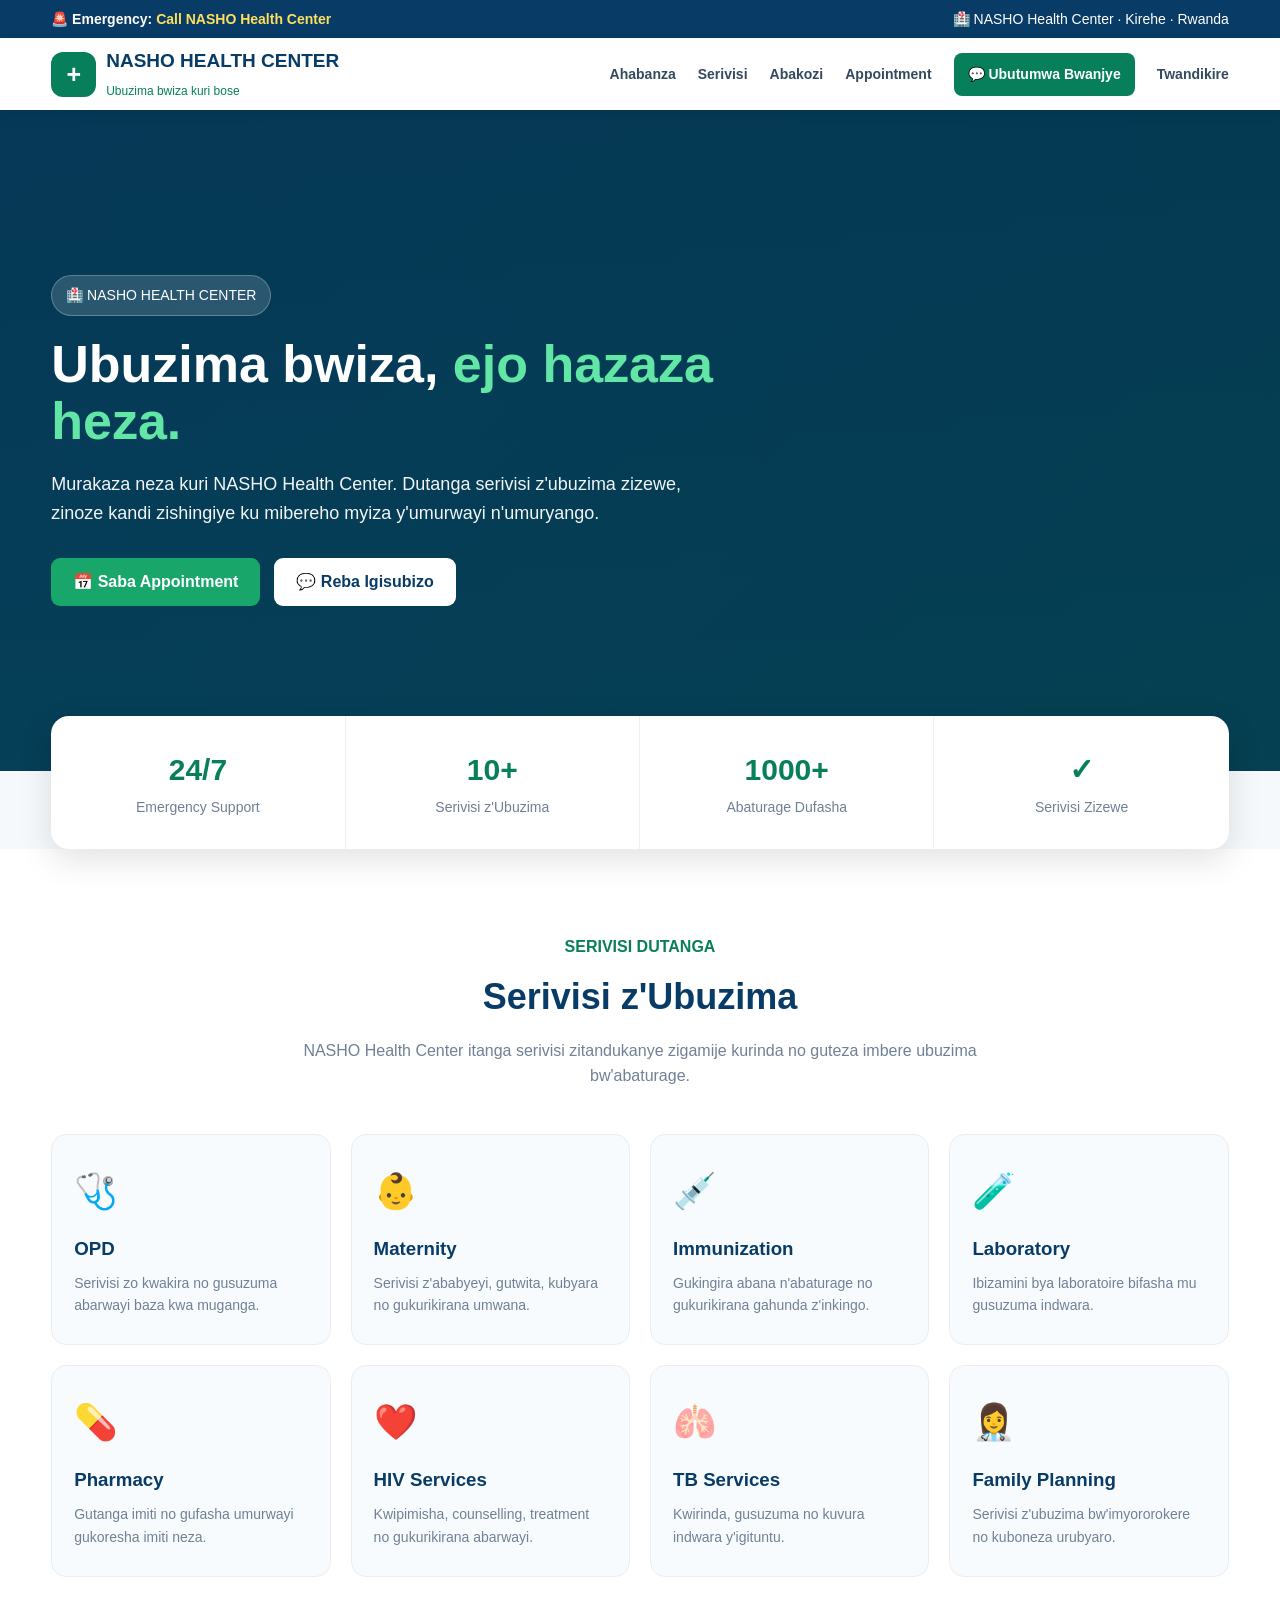
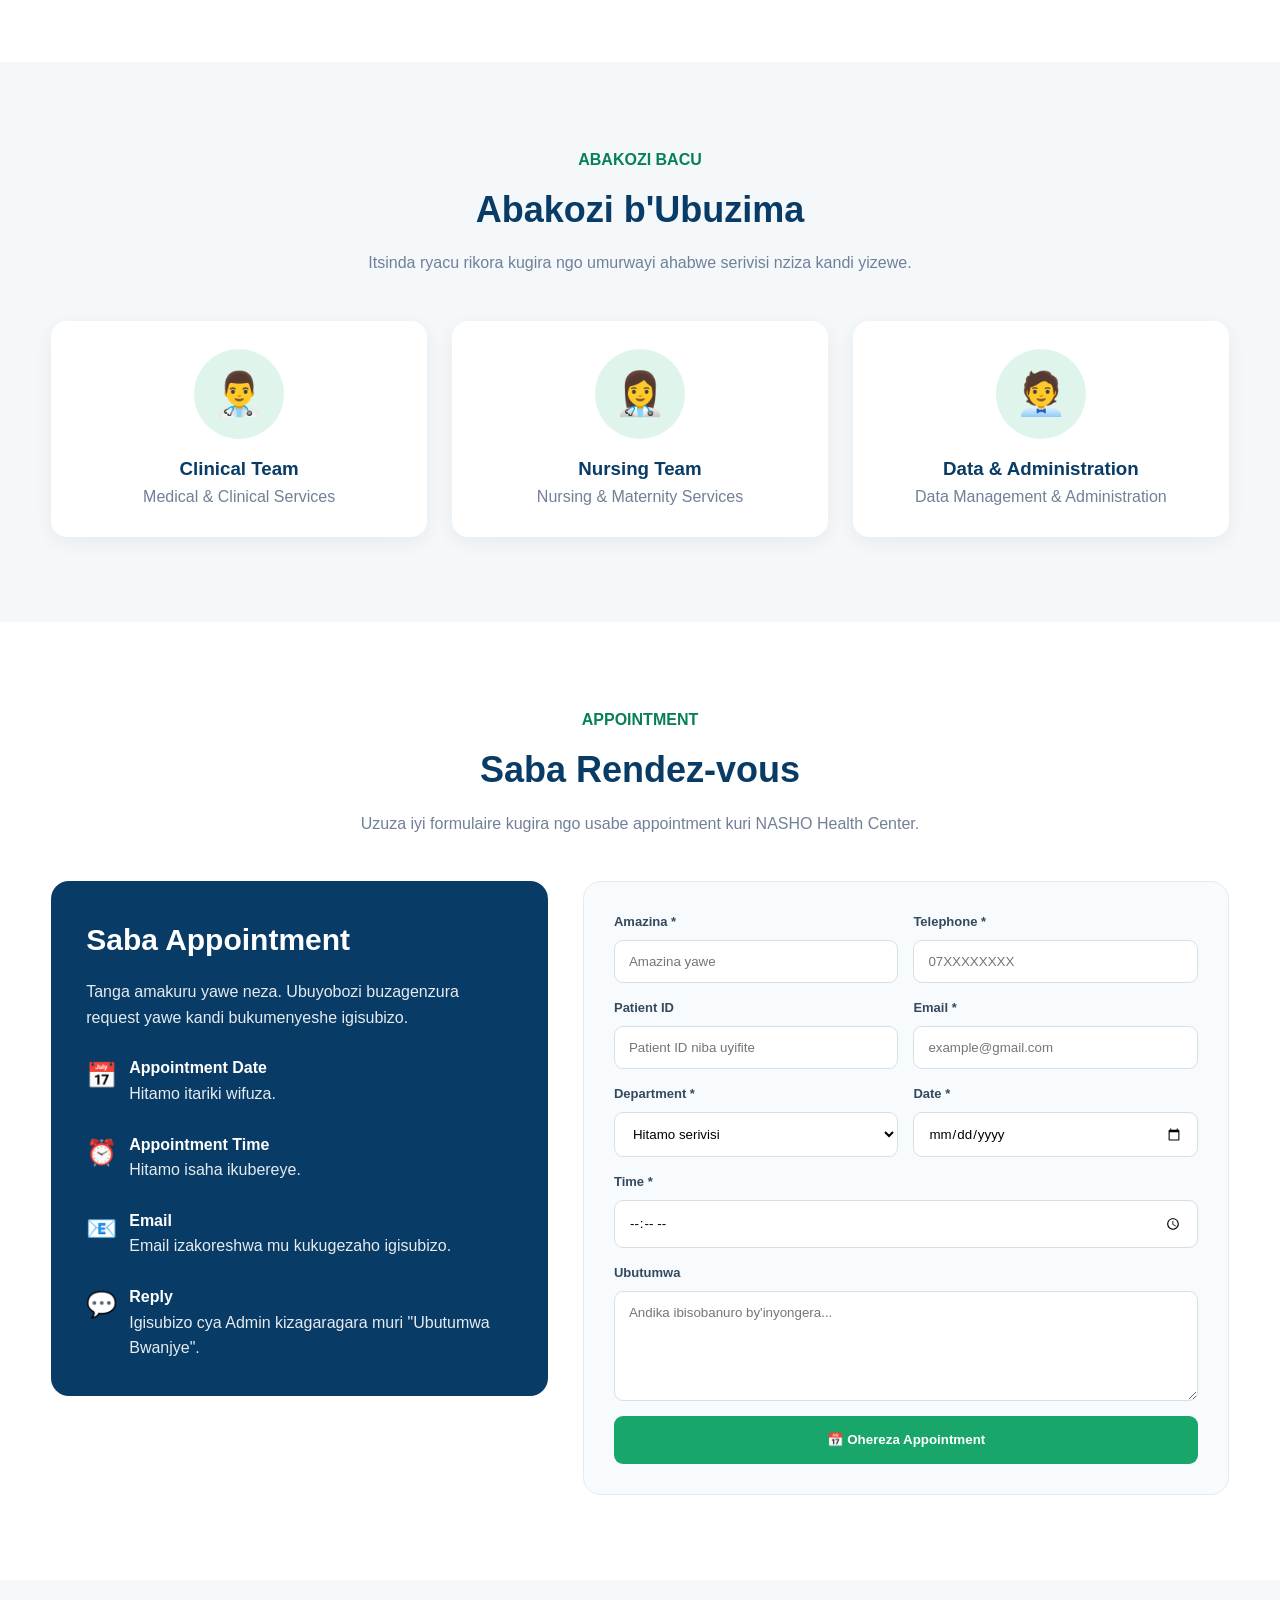
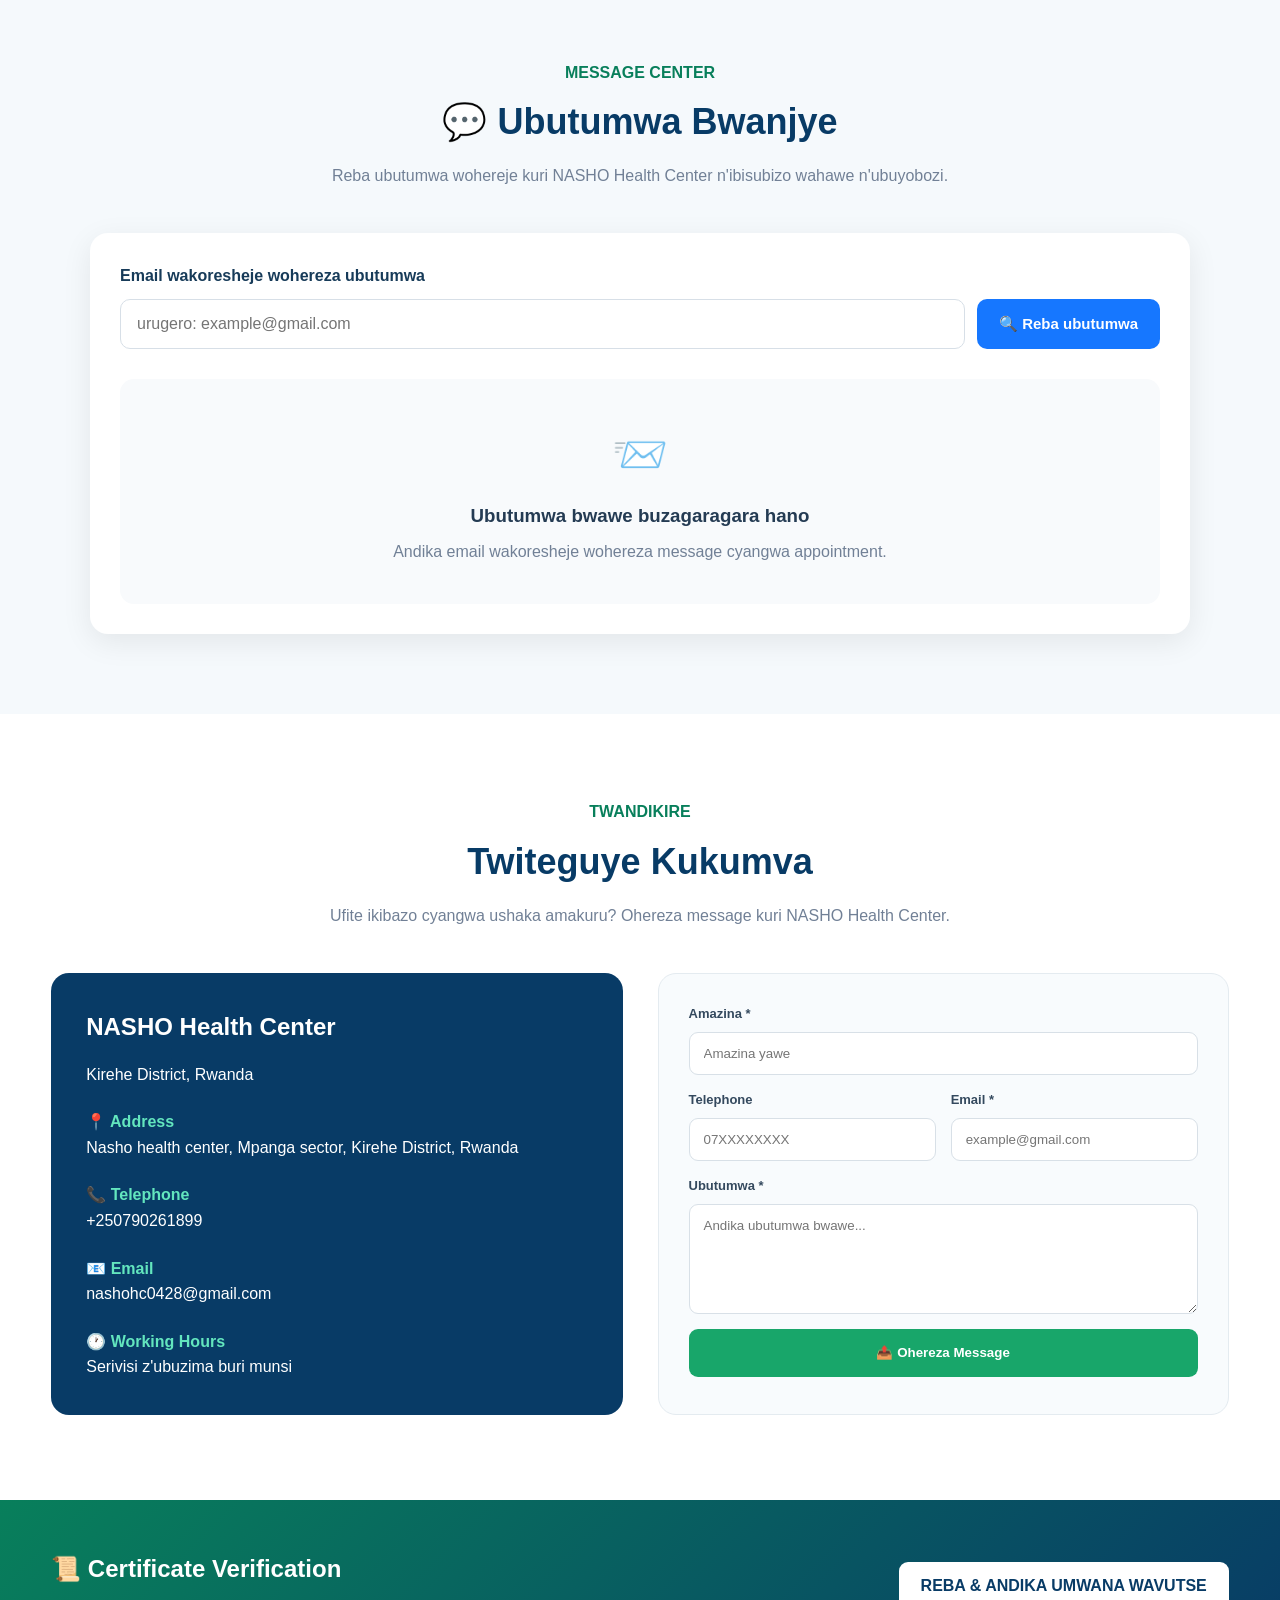
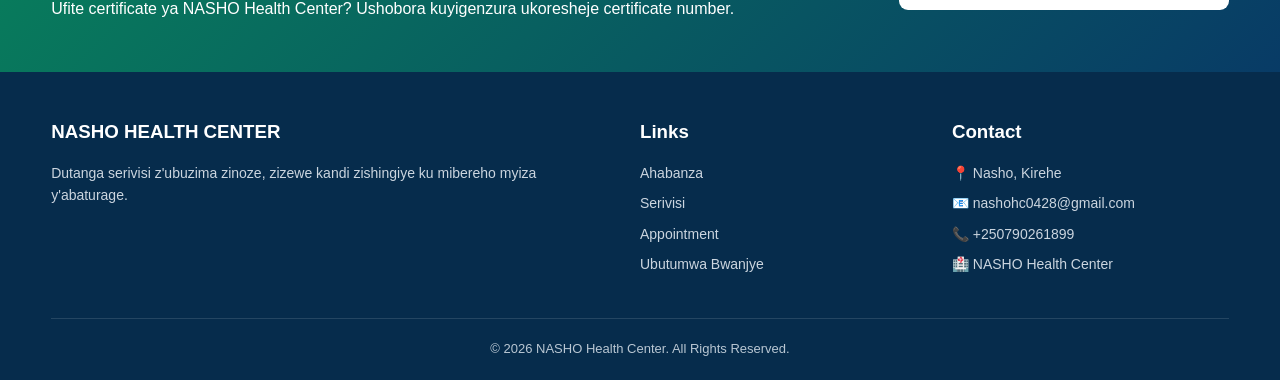
==== index.html @ ddd3476e "Revise address, phone number, and certificate link Updated contact information and link for the Nash" ====
<!DOCTYPE html>
<html lang="rw">
<head>
<meta charset="UTF-8">
<meta name="viewport" content="width=device-width, initial-scale=1.0">

<title>NASHO Health Center | Kirehe</title>

<meta
  name="description"
  content="NASHO Health Center - Serivisi z'ubuzima, appointments, ubutumwa n'ibisubizo bya Admin."
>

<style>

/* =====================================================
   RESET
===================================================== */

*{
  box-sizing:border-box;
  margin:0;
  padding:0;
}

html{
  scroll-behavior:smooth;
}

body{
  font-family:Arial,Helvetica,sans-serif;
  background:#f6f9fc;
  color:#243b53;
  line-height:1.6;
}

a{
  text-decoration:none;
  color:inherit;
}

button,
input,
select,
textarea{
  font-family:inherit;
}

/* =====================================================
   CONTAINER
===================================================== */

.container{
  width:min(1180px,92%);
  margin:auto;
}

/* =====================================================
   TOP BAR
===================================================== */

.topbar{
  background:#083b66;
  color:white;
  padding:8px 0;
  font-size:14px;
}

.topbar .container{
  display:flex;
  justify-content:space-between;
  align-items:center;
  gap:15px;
}

.emergency{
  font-weight:bold;
}

.emergency span{
  color:#ffdf5d;
}

/* =====================================================
   NAVBAR
===================================================== */

.navbar{
  background:white;
  position:sticky;
  top:0;
  z-index:999;
  box-shadow:0 2px 12px rgba(0,0,0,.08);
}

.navbar .container{
  min-height:72px;
  display:flex;
  align-items:center;
  justify-content:space-between;
  gap:25px;
}

.logo{
  display:flex;
  align-items:center;
  gap:10px;
}

.logo-icon{
  width:45px;
  height:45px;
  border-radius:12px;
  background:#087f5b;
  color:white;
  display:flex;
  align-items:center;
  justify-content:center;
  font-size:25px;
  font-weight:bold;
}

.logo-text strong{
  display:block;
  color:#083b66;
  font-size:19px;
}

.logo-text small{
  color:#087f5b;
  font-size:12px;
}

.nav-links{
  display:flex;
  align-items:center;
  gap:22px;
}

.nav-links a{
  color:#34495e;
  font-weight:600;
  font-size:14px;
}

.nav-links a:hover{
  color:#087f5b;
}

.nav-message-btn{
  background:#087f5b!important;
  color:white!important;
  padding:10px 14px;
  border-radius:8px;
}

/* =====================================================
   HERO
===================================================== */

.hero{
  min-height:570px;
  background:
    linear-gradient(
      rgba(4,47,79,.86),
      rgba(4,47,79,.78)
    ),
    linear-gradient(135deg,#0b7285,#087f5b);
  color:white;
  display:flex;
  align-items:center;
}

.hero-content{
  max-width:720px;
  padding:80px 0;
}

.hero-badge{
  display:inline-block;
  background:rgba(255,255,255,.15);
  border:1px solid rgba(255,255,255,.25);
  padding:8px 14px;
  border-radius:30px;
  margin-bottom:20px;
  font-size:14px;
}

.hero h1{
  font-size:52px;
  line-height:1.1;
  margin-bottom:20px;
}

.hero h1 span{
  color:#62e6a5;
}

.hero p{
  font-size:18px;
  max-width:650px;
  opacity:.95;
  margin-bottom:30px;
}

.hero-buttons{
  display:flex;
  flex-wrap:wrap;
  gap:14px;
}

.btn{
  display:inline-flex;
  align-items:center;
  justify-content:center;
  min-height:48px;
  padding:0 22px;
  border-radius:9px;
  border:none;
  cursor:pointer;
  font-weight:700;
  transition:.2s;
}

.btn-primary{
  background:#18a66a;
  color:white;
}

.btn-primary:hover{
  background:#128c58;
}

.btn-light{
  background:white;
  color:#083b66;
}

.btn-light:hover{
  background:#eef5f8;
}

/* =====================================================
   STATS
===================================================== */

.stats{
  margin-top:-55px;
  position:relative;
  z-index:5;
}

.stats-grid{
  display:grid;
  grid-template-columns:repeat(4,1fr);
  background:white;
  border-radius:18px;
  box-shadow:0 10px 35px rgba(0,0,0,.12);
  overflow:hidden;
}

.stat{
  text-align:center;
  padding:30px 15px;
  border-right:1px solid #edf0f3;
}

.stat:last-child{
  border-right:0;
}

.stat strong{
  display:block;
  font-size:30px;
  color:#087f5b;
}

.stat span{
  color:#718096;
  font-size:14px;
}

/* =====================================================
   GENERAL SECTION
===================================================== */

section{
  padding:85px 0;
}

.section-heading{
  text-align:center;
  max-width:750px;
  margin:0 auto 45px;
}

.section-heading span{
  color:#087f5b;
  font-weight:700;
}

.section-heading h2{
  font-size:36px;
  color:#083b66;
  margin:8px 0 12px;
}

.section-heading p{
  color:#718096;
}

/* =====================================================
   SERVICES
===================================================== */

.services{
  background:white;
}

.services-grid{
  display:grid;
  grid-template-columns:repeat(4,1fr);
  gap:20px;
}

.service-card{
  background:#f8fbfd;
  padding:28px 22px;
  border-radius:15px;
  border:1px solid #e8eef3;
  transition:.2s;
}

.service-card:hover{
  transform:translateY(-5px);
  box-shadow:0 10px 25px rgba(0,0,0,.08);
}

.service-icon{
  font-size:35px;
  margin-bottom:15px;
}

.service-card h3{
  color:#083b66;
  margin-bottom:8px;
}

.service-card p{
  color:#718096;
  font-size:14px;
}

/* =====================================================
   DOCTORS
===================================================== */

.doctors{
  background:#f4f8fb;
}

.doctors-grid{
  display:grid;
  grid-template-columns:repeat(3,1fr);
  gap:25px;
}

.doctor-card{
  background:white;
  padding:28px;
  text-align:center;
  border-radius:16px;
  box-shadow:0 5px 20px rgba(0,0,0,.06);
}

.doctor-photo{
  width:90px;
  height:90px;
  margin:auto auto 15px;
  border-radius:50%;
  background:#dff5ec;
  display:flex;
  justify-content:center;
  align-items:center;
  font-size:42px;
}

.doctor-card h3{
  color:#083b66;
}

.doctor-card p{
  color:#718096;
}

/* =====================================================
   APPOINTMENT
===================================================== */

.appointment{
  background:white;
}

.appointment-wrapper{
  display:grid;
  grid-template-columns:1fr 1.3fr;
  gap:35px;
  align-items:start;
}

.appointment-info{
  background:#083b66;
  color:white;
  border-radius:18px;
  padding:35px;
}

.appointment-info h2{
  font-size:30px;
  margin-bottom:15px;
}

.appointment-info p{
  opacity:.9;
}

.info-item{
  display:flex;
  gap:12px;
  margin-top:25px;
}

.info-item-icon{
  font-size:25px;
}

.appointment-form-box{
  background:#f8fbfd;
  padding:30px;
  border-radius:18px;
  border:1px solid #e4ebf0;
}

.appointment__form{
  display:grid;
  gap:15px;
}

.form-row{
  display:grid;
  grid-template-columns:1fr 1fr;
  gap:15px;
}

.form-group{
  display:flex;
  flex-direction:column;
  gap:7px;
}

.form-group label{
  font-size:13px;
  font-weight:700;
  color:#34495e;
}

.form-group input,
.form-group select,
.form-group textarea{
  width:100%;
  padding:13px 14px;
  border:1px solid #d8e0e7;
  border-radius:9px;
  outline:none;
  background:white;
}

.form-group textarea{
  min-height:110px;
  resize:vertical;
}

.form-group input:focus,
.form-group select:focus,
.form-group textarea:focus{
  border-color:#087f5b;
  box-shadow:0 0 0 3px rgba(8,127,91,.08);
}

/* =====================================================
   MY MESSAGES
===================================================== */

.my-messages-section{
  padding:80px 20px;
  background:#f5f9fc;
}

.my-messages-section .container{
  max-width:1100px;
  margin:auto;
}

.my-messages-box{
  background:#fff;
  border-radius:18px;
  padding:30px;
  box-shadow:0 8px 30px rgba(0,0,0,.08);
}

.email-search-box label{
  display:block;
  font-weight:700;
  margin-bottom:10px;
  color:#173b59;
}

.email-search-row{
  display:flex;
  gap:12px;
}

.email-search-row input{
  flex:1;
  height:50px;
  padding:0 16px;
  border:1px solid #d7dfe7;
  border-radius:10px;
  font-size:16px;
  outline:none;
}

.email-search-row input:focus{
  border-color:#1677ff;
  box-shadow:0 0 0 3px rgba(22,119,255,.1);
}

.message-search-btn{
  border:none;
  background:#1677ff;
  color:#fff;
  padding:0 22px;
  border-radius:10px;
  font-size:15px;
  font-weight:700;
  cursor:pointer;
}

.message-search-btn:hover{
  opacity:.9;
}

.my-messages-result{
  margin-top:30px;
}

.messages-empty{
  text-align:center;
  padding:40px 20px;
  background:#f8fafc;
  border-radius:14px;
}

.empty-icon{
  font-size:45px;
  margin-bottom:10px;
}

.messages-empty h3{
  color:#243b53;
  margin-bottom:8px;
}

.messages-empty p{
  color:#718096;
}

.patient-message-card{
  background:#fff;
  border:1px solid #e3e8ef;
  border-radius:15px;
  margin-bottom:20px;
  overflow:hidden;
  box-shadow:0 4px 15px rgba(0,0,0,.05);
}

.patient-message-header{
  padding:18px 20px;
  background:#f4f8fc;
  display:flex;
  justify-content:space-between;
  align-items:center;
  gap:15px;
  flex-wrap:wrap;
}

.patient-message-header h3{
  margin:0;
  color:#123b5d;
  font-size:18px;
}

.message-date{
  color:#777;
  font-size:13px;
  margin-top:4px;
}

.patient-message-body{
  padding:20px;
}

.original-message{
  background:#f8fafc;
  border-left:4px solid #1677ff;
  padding:15px;
  border-radius:8px;
  margin-bottom:15px;
}

.original-message strong,
.admin-reply strong{
  display:block;
  margin-bottom:8px;
  color:#173b59;
}

.admin-reply{
  background:#edf9f0;
  border-left:4px solid #28a745;
  padding:15px;
  border-radius:8px;
}

.no-reply{
  background:#fff8e6;
  border-left:4px solid #f0ad00;
  padding:15px;
  border-radius:8px;
  color:#765b00;
}

.status-badge{
  display:inline-block;
  padding:6px 12px;
  border-radius:20px;
  font-size:12px;
  font-weight:700;
}

.status-new{
  background:#e8f1ff;
  color:#1665c1;
}

.status-replied{
  background:#e8f7ed;
  color:#218838;
}

.status-pending{
  background:#fff3cd;
  color:#856404;
}

.status-confirmed{
  background:#d4edda;
  color:#155724;
}

.status-completed{
  background:#d1ecf1;
  color:#0c5460;
}

.status-cancelled{
  background:#f8d7da;
  color:#721c24;
}

.appointment-card{
  border-top:5px solid #1677ff;
}

.appointment-details{
  display:grid;
  grid-template-columns:repeat(2,1fr);
  gap:12px;
  margin-bottom:18px;
}

.appointment-detail{
  background:#f8fafc;
  padding:12px;
  border-radius:8px;
}

.appointment-detail strong{
  display:block;
  font-size:12px;
  color:#777;
  margin-bottom:4px;
}

.loading-message{
  text-align:center;
  padding:30px;
  color:#1677ff;
}

.error-message{
  background:#fdecec;
  color:#b42318;
  padding:15px;
  border-radius:10px;
}

/* =====================================================
   CONTACT
===================================================== */

.contact{
  background:white;
}

.contact-grid{
  display:grid;
  grid-template-columns:1fr 1fr;
  gap:35px;
}

.contact-info{
  background:#083b66;
  color:white;
  border-radius:18px;
  padding:35px;
}

.contact-info h2{
  margin-bottom:15px;
}

.contact-item{
  margin-top:22px;
}

.contact-item strong{
  display:block;
  color:#63e6be;
}

.contact-form{
  background:#f8fbfd;
  padding:30px;
  border-radius:18px;
  border:1px solid #e4ebf0;
}

.contact-form form{
  display:grid;
  gap:15px;
}

/* =====================================================
   CERTIFICATE
===================================================== */

.certificate-banner{
  background:linear-gradient(135deg,#087f5b,#083b66);
  color:white;
  padding:50px 0;
}

.certificate-banner .container{
  display:flex;
  justify-content:space-between;
  align-items:center;
  gap:25px;
}

.certificate-banner h2{
  margin-bottom:8px;
}

/* =====================================================
   FOOTER
===================================================== */

footer{
  background:#062c4c;
  color:white;
  padding:45px 0 20px;
}

.footer-grid{
  display:grid;
  grid-template-columns:2fr 1fr 1fr;
  gap:35px;
}

footer h3{
  margin-bottom:15px;
}

footer p,
footer li{
  color:#cbd5df;
  font-size:14px;
}

footer ul{
  list-style:none;
}

footer li{
  margin-bottom:8px;
}

.footer-bottom{
  margin-top:35px;
  padding-top:20px;
  border-top:1px solid rgba(255,255,255,.12);
  text-align:center;
  color:#b9c7d3;
  font-size:13px;
}

/* =====================================================
   SUCCESS MODAL
===================================================== */

.modal{
  position:fixed;
  inset:0;
  background:rgba(0,0,0,.55);
  display:none;
  align-items:center;
  justify-content:center;
  z-index:9999;
  padding:20px;
}

.modal.show{
  display:flex;
}

.modal-box{
  background:white;
  width:min(500px,100%);
  border-radius:18px;
  padding:35px;
  text-align:center;
}

.success-icon{
  font-size:55px;
  margin-bottom:15px;
}

.modal-box h2{
  color:#087f5b;
  margin-bottom:10px;
}

.modal-box p{
  color:#718096;
  margin-bottom:20px;
}

/* =====================================================
   MOBILE
===================================================== */

@media(max-width:900px){

  .nav-links{
    display:none;
  }

  .hero h1{
    font-size:40px;
  }

  .stats-grid{
    grid-template-columns:repeat(2,1fr);
  }

  .services-grid{
    grid-template-columns:repeat(2,1fr);
  }

  .doctors-grid{
    grid-template-columns:1fr 1fr;
  }

  .appointment-wrapper{
    grid-template-columns:1fr;
  }

  .contact-grid{
    grid-template-columns:1fr;
  }

  .footer-grid{
    grid-template-columns:1fr 1fr;
  }
}

@media(max-width:600px){

  .topbar .container{
    flex-direction:column;
    text-align:center;
  }

  .hero{
    min-height:520px;
  }

  .hero h1{
    font-size:34px;
  }

  .hero p{
    font-size:16px;
  }

  .stats{
    margin-top:-30px;
  }

  .stats-grid{
    grid-template-columns:1fr 1fr;
  }

  .stat{
    padding:20px 10px;
  }

  .stat strong{
    font-size:24px;
  }

  .services-grid{
    grid-template-columns:1fr;
  }

  .doctors-grid{
    grid-template-columns:1fr;
  }

  .form-row{
    grid-template-columns:1fr;
  }

  .email-search-row{
    flex-direction:column;
  }

  .message-search-btn{
    height:50px;
  }

  .appointment-details{
    grid-template-columns:1fr;
  }

  .certificate-banner .container{
    flex-direction:column;
    align-items:flex-start;
  }

  .footer-grid{
    grid-template-columns:1fr;
  }
}

</style>
</head>

<body>

<!-- =====================================================
     APPS SCRIPT URL
===================================================== -->

<script>
const NASHO_WEB_APP_URL =
"https://script.google.com/macros/s/AKfycbzVlDEG0luk1s6p8PTRF5lvfFDuu3ZT4h9C53igSLbqwkIV0saKh8GRJmYfskutpeOSOA/exec";
</script>


<!-- =====================================================
     TOP BAR
===================================================== -->

<div class="topbar">
  <div class="container">

    <div class="emergency">
      🚨 Emergency:
      <span>Call NASHO Health Center</span>
    </div>

    <div>
      🏥 NASHO Health Center · Kirehe · Rwanda
    </div>

  </div>
</div>


<!-- =====================================================
     NAVBAR
===================================================== -->

<nav class="navbar">

  <div class="container">

    <a href="#home" class="logo">

      <div class="logo-icon">
        +
      </div>

      <div class="logo-text">
        <strong>NASHO HEALTH CENTER</strong>
        <small>Ubuzima bwiza kuri bose</small>
      </div>

    </a>

    <div class="nav-links">

      <a href="#home">Ahabanza</a>
      <a href="#services">Serivisi</a>
      <a href="#doctors">Abakozi</a>
      <a href="#appointment">Appointment</a>

      <a
        href="#my-messages"
        class="nav-message-btn"
      >
        💬 Ubutumwa Bwanjye
      </a>

      <a href="#contact">Twandikire</a>

    </div>

  </div>

</nav>


<!-- =====================================================
     HERO
===================================================== -->

<section id="home" class="hero">

  <div class="container">

    <div class="hero-content">

      <div class="hero-badge">
        🏥 NASHO HEALTH CENTER
      </div>

      <h1>
        Ubuzima bwiza,
        <span>ejo hazaza heza.</span>
      </h1>

      <p>
        Murakaza neza kuri NASHO Health Center.
        Dutanga serivisi z'ubuzima zizewe,
        zinoze kandi zishingiye ku mibereho myiza
        y'umurwayi n'umuryango.
      </p>

      <div class="hero-buttons">

        <a
          href="#appointment"
          class="btn btn-primary"
        >
          📅 Saba Appointment
        </a>

        <a
          href="#my-messages"
          class="btn btn-light"
        >
          💬 Reba Igisubizo
        </a>

      </div>

    </div>

  </div>

</section>


<!-- =====================================================
     STATS
===================================================== -->

<div class="stats">

  <div class="container">

    <div class="stats-grid">

      <div class="stat">
        <strong>24/7</strong>
        <span>Emergency Support</span>
      </div>

      <div class="stat">
        <strong>10+</strong>
        <span>Serivisi z'Ubuzima</span>
      </div>

      <div class="stat">
        <strong>1000+</strong>
        <span>Abaturage Dufasha</span>
      </div>

      <div class="stat">
        <strong>✓</strong>
        <span>Serivisi Zizewe</span>
      </div>

    </div>

  </div>

</div>


<!-- =====================================================
     SERVICES
===================================================== -->

<section id="services" class="services">

  <div class="container">

    <div class="section-heading">

      <span>SERIVISI DUTANGA</span>

      <h2>
        Serivisi z'Ubuzima
      </h2>

      <p>
        NASHO Health Center itanga serivisi zitandukanye
        zigamije kurinda no guteza imbere ubuzima
        bw'abaturage.
      </p>

    </div>


    <div class="services-grid">

      <div class="service-card">

        <div class="service-icon">
          🩺
        </div>

        <h3>OPD</h3>

        <p>
          Serivisi zo kwakira no gusuzuma abarwayi
          baza kwa muganga.
        </p>

      </div>


      <div class="service-card">

        <div class="service-icon">
          👶
        </div>

        <h3>Maternity</h3>

        <p>
          Serivisi z'ababyeyi, gutwita, kubyara
          no gukurikirana umwana.
        </p>

      </div>


      <div class="service-card">

        <div class="service-icon">
          💉
        </div>

        <h3>Immunization</h3>

        <p>
          Gukingira abana n'abaturage no gukurikirana
          gahunda z'inkingo.
        </p>

      </div>


      <div class="service-card">

        <div class="service-icon">
          🧪
        </div>

        <h3>Laboratory</h3>

        <p>
          Ibizamini bya laboratoire bifasha
          mu gusuzuma indwara.
        </p>

      </div>


      <div class="service-card">

        <div class="service-icon">
          💊
        </div>

        <h3>Pharmacy</h3>

        <p>
          Gutanga imiti no gufasha umurwayi
          gukoresha imiti neza.
        </p>

      </div>


      <div class="service-card">

        <div class="service-icon">
          ❤️
        </div>

        <h3>HIV Services</h3>

        <p>
          Kwipimisha, counselling, treatment
          no gukurikirana abarwayi.
        </p>

      </div>


      <div class="service-card">

        <div class="service-icon">
          🫁
        </div>

        <h3>TB Services</h3>

        <p>
          Kwirinda, gusuzuma no kuvura
          indwara y'igituntu.
        </p>

      </div>


      <div class="service-card">

        <div class="service-icon">
          👩‍⚕️
        </div>

        <h3>Family Planning</h3>

        <p>
          Serivisi z'ubuzima bw'imyororokere
          no kuboneza urubyaro.
        </p>

      </div>

    </div>

  </div>

</section>


<!-- =====================================================
     DOCTORS / STAFF
===================================================== -->

<section id="doctors" class="doctors">

  <div class="container">

    <div class="section-heading">

      <span>ABAKOZI BACU</span>

      <h2>
        Abakozi b'Ubuzima
      </h2>

      <p>
        Itsinda ryacu rikora kugira ngo umurwayi
        ahabwe serivisi nziza kandi yizewe.
      </p>

    </div>


    <div class="doctors-grid">

      <div class="doctor-card">

        <div class="doctor-photo">
          👨‍⚕️
        </div>

        <h3>Clinical Team</h3>

        <p>
          Medical & Clinical Services
        </p>

      </div>


      <div class="doctor-card">

        <div class="doctor-photo">
          👩‍⚕️
        </div>

        <h3>Nursing Team</h3>

        <p>
          Nursing & Maternity Services
        </p>

      </div>


      <div class="doctor-card">

        <div class="doctor-photo">
          🧑‍💼
        </div>

        <h3>Data & Administration</h3>

        <p>
          Data Management & Administration
        </p>

      </div>

    </div>

  </div>

</section>


<!-- =====================================================
     APPOINTMENT
===================================================== -->

<section id="appointment" class="appointment">

  <div class="container">

    <div class="section-heading">

      <span>APPOINTMENT</span>

      <h2>
        Saba Rendez-vous
      </h2>

      <p>
        Uzuza iyi formulaire kugira ngo usabe
        appointment kuri NASHO Health Center.
      </p>

    </div>


    <div class="appointment-wrapper">


      <div class="appointment-info">

        <h2>
          Saba Appointment
        </h2>

        <p>
          Tanga amakuru yawe neza. Ubuyobozi
          buzagenzura request yawe kandi bukumenyeshe
          igisubizo.
        </p>


        <div class="info-item">

          <div class="info-item-icon">
            📅
          </div>

          <div>
            <strong>Appointment Date</strong>
            <p>
              Hitamo itariki wifuza.
            </p>
          </div>

        </div>


        <div class="info-item">

          <div class="info-item-icon">
            ⏰
          </div>

          <div>
            <strong>Appointment Time</strong>
            <p>
              Hitamo isaha ikubereye.
            </p>
          </div>

        </div>


        <div class="info-item">

          <div class="info-item-icon">
            📧
          </div>

          <div>
            <strong>Email</strong>
            <p>
              Email izakoreshwa mu kukugezaho
              igisubizo.
            </p>
          </div>

        </div>


        <div class="info-item">

          <div class="info-item-icon">
            💬
          </div>

          <div>
            <strong>Reply</strong>
            <p>
              Igisubizo cya Admin kizagaragara
              muri "Ubutumwa Bwanjye".
            </p>
          </div>

        </div>

      </div>


      <div class="appointment-form-box">

        <form
          class="appointment__form"
          id="appointmentForm"
          action="https://script.google.com/macros/s/AKfycbzVlDEG0luk1s6p8PTRF5lvfFDuu3ZT4h9C53igSLbqwkIV0saKh8GRJmYfskutpeOSOA/exec"
          method="POST"
          target="hidden_iframe"
          onsubmit="handleAppointment(event)"
        >

          <input
            type="hidden"
            name="action"
            value="appointment"
          >

          <input
            type="hidden"
            name="type"
            value="appointment"
          >


          <div class="form-row">

            <div class="form-group">

              <label for="appointmentName">
                Amazina *
              </label>

              <input
                type="text"
                id="appointmentName"
                name="name"
                placeholder="Amazina yawe"
                required
              >

            </div>


            <div class="form-group">

              <label for="appointmentPhone">
                Telephone *
              </label>

              <input
                type="tel"
                id="appointmentPhone"
                name="phone"
                placeholder="07XXXXXXXX"
                required
              >

            </div>

          </div>


          <div class="form-row">

            <div class="form-group">

              <label for="patientId">
                Patient ID
              </label>

              <input
                type="text"
                id="patientId"
                name="patientId"
                placeholder="Patient ID niba uyifite"
              >

            </div>


            <div class="form-group">

              <label for="appointmentEmail">
                Email *
              </label>

              <input
                type="email"
                id="appointmentEmail"
                name="email"
                placeholder="example@gmail.com"
                required
              >

            </div>

          </div>


          <div class="form-row">

            <div class="form-group">

              <label for="department">
                Department *
              </label>

              <select
                id="department"
                name="department"
                required
              >

                <option value="">
                  Hitamo serivisi
                </option>

                <option value="OPD">
                  OPD
                </option>

                <option value="Maternity">
                  Maternity
                </option>

                <option value="Laboratory">
                  Laboratory
                </option>

                <option value="Pharmacy">
                  Pharmacy
                </option>

                <option value="Immunization">
                  Immunization
                </option>

                <option value="HIV">
                  HIV Services
                </option>

                <option value="TB">
                  TB Services
                </option>

                <option value="Family Planning">
                  Family Planning
                </option>

                <option value="NCD">
                  NCD
                </option>

                <option value="Other">
                  Other
                </option>

              </select>

            </div>


            <div class="form-group">

              <label for="appointmentDate">
                Date *
              </label>

              <input
                type="date"
                id="appointmentDate"
                name="date"
                required
              >

            </div>

          </div>


          <div class="form-group">

            <label for="appointmentTime">
              Time *
            </label>

            <input
              type="time"
              id="appointmentTime"
              name="time"
              required
            >

          </div>


          <div class="form-group">

            <label for="appointmentMessage">
              Ubutumwa
            </label>

            <textarea
              id="appointmentMessage"
              name="message"
              placeholder="Andika ibisobanuro by'inyongera..."
            ></textarea>

          </div>


          <button
            type="submit"
            class="btn btn-primary"
          >
            📅 Ohereza Appointment
          </button>

        </form>

      </div>

    </div>

  </div>

</section>


<!-- =====================================================
     MY MESSAGES
===================================================== -->

<section
  id="my-messages"
  class="my-messages-section"
>

  <div class="container">

    <div class="section-heading">

      <span>MESSAGE CENTER</span>

      <h2>
        💬 Ubutumwa Bwanjye
      </h2>

      <p>
        Reba ubutumwa wohereje kuri NASHO Health Center
        n'ibisubizo wahawe n'ubuyobozi.
      </p>

    </div>


    <div class="my-messages-box">

      <div class="email-search-box">

        <label for="messageEmail">
          Email wakoresheje wohereza ubutumwa
        </label>


        <div class="email-search-row">

          <input
            type="email"
            id="messageEmail"
            placeholder="urugero: example@gmail.com"
            autocomplete="email"
          >


          <button
            type="button"
            onclick="checkMyMessages()"
            class="message-search-btn"
          >
            🔍 Reba ubutumwa
          </button>

        </div>

      </div>


      <div
        id="myMessagesResult"
        class="my-messages-result"
      >

        <div class="messages-empty">

          <div class="empty-icon">
            📨
          </div>

          <h3>
            Ubutumwa bwawe buzagaragara hano
          </h3>

          <p>
            Andika email wakoresheje wohereza
            message cyangwa appointment.
          </p>

        </div>

      </div>

    </div>

  </div>

</section>


<!-- =====================================================
     CONTACT
===================================================== -->

<section id="contact" class="contact">

  <div class="container">

    <div class="section-heading">

      <span>TWANDIKIRE</span>

      <h2>
        Twiteguye Kukumva
      </h2>

      <p>
        Ufite ikibazo cyangwa ushaka amakuru?
        Ohereza message kuri NASHO Health Center.
      </p>

    </div>


    <div class="contact-grid">


      <div class="contact-info">

        <h2>
          NASHO Health Center
        </h2>

        <p>
          Kirehe District, Rwanda
        </p>


        <div class="contact-item">

          <strong>📍 Address</strong>

          <span>
            Nasho health center, Mpanga sector, Kirehe District, Rwanda
          </span>

        </div>


        <div class="contact-item">

          <strong>📞 Telephone</strong>

          <span>
            +250790261899
          </span>

        </div>


        <div class="contact-item">

          <strong>📧 Email</strong>

          <span>
            nashohc0428@gmail.com
          </span>

        </div>


        <div class="contact-item">

          <strong>🕐 Working Hours</strong>

          <span>
            Serivisi z'ubuzima buri munsi
          </span>

        </div>

      </div>


      <div class="contact-form">

        <form
          id="contactForm"
          method="POST"
          action="https://script.google.com/macros/s/AKfycbzVlDEG0luk1s6p8PTRF5lvfFDuu3ZT4h9C53igSLbqwkIV0saKh8GRJmYfskutpeOSOA/exec"
          target="hidden_iframe"
          onsubmit="handleContact(event)"
        >

          <input
            type="hidden"
            name="action"
            value="message"
          >

          <input
            type="hidden"
            name="type"
            value="message"
          >


          <div class="form-group">

            <label for="contactName">
              Amazina *
            </label>

            <input
              type="text"
              id="contactName"
              name="name"
              placeholder="Amazina yawe"
              required
            >

          </div>


          <div class="form-row">

            <div class="form-group">

              <label for="contactPhone">
                Telephone
              </label>

              <input
                type="tel"
                id="contactPhone"
                name="phone"
                placeholder="07XXXXXXXX"
              >

            </div>


            <div class="form-group">

              <label for="contactEmail">
                Email *
              </label>

              <input
                type="email"
                id="contactEmail"
                name="email"
                placeholder="example@gmail.com"
                required
              >

            </div>

          </div>


          <div class="form-group">

            <label for="contactMessage">
              Ubutumwa *
            </label>

            <textarea
              id="contactMessage"
              name="message"
              placeholder="Andika ubutumwa bwawe..."
              required
            ></textarea>

          </div>


          <button
            type="submit"
            class="btn btn-primary"
          >
            📤 Ohereza Message
          </button>

        </form>

      </div>

    </div>

  </div>

</section>


<!-- =====================================================
     CERTIFICATE
===================================================== -->

<section class="certificate-banner">

  <div class="container">

    <div>

      <h2>
        📜 Certificate Verification
      </h2>

      <p>
        Ufite certificate ya NASHO Health Center?
        Ushobora kuyigenzura ukoresheje certificate number.
      </p>

    </div>


    <a
      href="https://birth-certificate-nasho-hc.vercel.app/"
      class="btn btn-light"
    >
      REBA & ANDIKA UMWANA WAVUTSE
    </a>

  </div>

</section>


<!-- =====================================================
     FOOTER
===================================================== -->

<footer>

  <div class="container">

    <div class="footer-grid">


      <div>

        <h3>
          NASHO HEALTH CENTER
        </h3>

        <p>
          Dutanga serivisi z'ubuzima zinoze,
          zizewe kandi zishingiye ku mibereho
          myiza y'abaturage.
        </p>

      </div>


      <div>

        <h3>
          Links
        </h3>

        <ul>

          <li>
            <a href="#home">
              Ahabanza
            </a>
          </li>

          <li>
            <a href="#services">
              Serivisi
            </a>
          </li>

          <li>
            <a href="#appointment">
              Appointment
            </a>
          </li>

          <li>
            <a href="#my-messages">
              Ubutumwa Bwanjye
            </a>
          </li>

        </ul>

      </div>


      <div>

        <h3>
          Contact
        </h3>

        <ul>

          <li>
            📍 Nasho, Kirehe
          </li>

          <li>
            📧 nashohc0428@gmail.com
          </li>
           <li>
            📞 +250790261899
          </li>

          <li>
            🏥 NASHO Health Center
          </li>

        </ul>

      </div>

    </div>


    <div class="footer-bottom">

      ©
      <span id="currentYear"></span>
      NASHO Health Center.
      All Rights Reserved.

    </div>

  </div>

</footer>


<!-- =====================================================
     SUCCESS MODAL
===================================================== -->

<div
  id="successModal"
  class="modal"
>

  <div class="modal-box">

    <div class="success-icon">
      ✅
    </div>

    <h2>
      Byoherejwe neza!
    </h2>

    <p id="successMessage">
      Ubutumwa bwawe bwakiriwe neza.
    </p>

    <button
      type="button"
      class="btn btn-primary"
      onclick="closeSuccessModal()"
    >
      OK
    </button>

  </div>

</div>


<!-- =====================================================
     HIDDEN IFRAME
===================================================== -->

<iframe
  name="hidden_iframe"
  id="hidden_iframe"
  style="display:none;"
></iframe>


<!-- =====================================================
     APP.JS
===================================================== -->

<script src="app.js"></script>


<!-- =====================================================
     PAGE JAVASCRIPT
===================================================== -->

<script>

/* =====================================================
   YEAR
===================================================== */

document.getElementById("currentYear").textContent =
  new Date().getFullYear();


/* =====================================================
   SUCCESS MODAL
===================================================== */

function showSuccessModal(message){

  const modal =
    document.getElementById("successModal");

  const messageBox =
    document.getElementById("successMessage");

  if(messageBox){
    messageBox.textContent =
      message ||
      "Request yawe yakiriwe neza.";
  }

  if(modal){
    modal.classList.add("show");
  }

}


function closeSuccessModal(){

  const modal =
    document.getElementById("successModal");

  if(modal){
    modal.classList.remove("show");
  }

}


/* =====================================================
   APPOINTMENT
===================================================== */

async function handleAppointment(event){

  event.preventDefault();

  const form =
    document.getElementById("appointmentForm");

  if(!form){
    return;
  }

  const formData =
    new FormData(form);

  const submitButton =
    form.querySelector("button[type='submit']");

  const oldText =
    submitButton
      ? submitButton.innerHTML
      : "";

  if(submitButton){

    submitButton.disabled = true;

    submitButton.innerHTML =
      "⏳ Birimo koherezwa...";

  }


  try{

    const response =
      await fetch(
        NASHO_WEB_APP_URL,
        {
          method:"POST",
          body:formData
        }
      );

    const data =
      await response.json();

    if(data.success){

      form.reset();

      showSuccessModal(
        "Appointment yawe yakiriwe neza. " +
        "Igisubizo kizoherezwa kuri email yawe."
      );

    }else{

      showSuccessModal(
        data.message ||
        "Habaye ikibazo mu kohereza appointment."
      );

    }

  }catch(error){

    console.error(error);

    /*
      Fallback:
      form is sent through hidden iframe.
    */

    form.submit();

    form.reset();

    showSuccessModal(
      "Appointment yawe yoherejwe. " +
      "Tegereza igisubizo kuri email yawe."
    );

  }finally{

    if(submitButton){

      submitButton.disabled = false;

      submitButton.innerHTML =
        oldText ||
        "📅 Ohereza Appointment";

    }

  }

}


/* =====================================================
   CONTACT MESSAGE
===================================================== */

async function handleContact(event){

  event.preventDefault();

  const form =
    document.getElementById("contactForm");

  if(!form){
    return;
  }

  const formData =
    new FormData(form);

  const submitButton =
    form.querySelector("button[type='submit']");

  const oldText =
    submitButton
      ? submitButton.innerHTML
      : "";

  if(submitButton){

    submitButton.disabled = true;

    submitButton.innerHTML =
      "⏳ Birimo koherezwa...";

  }


  try{

    const response =
      await fetch(
        NASHO_WEB_APP_URL,
        {
          method:"POST",
          body:formData
        }
      );

    const data =
      await response.json();

    if(data.success){

      const email =
        document.getElementById(
          "contactEmail"
        ).value.trim();

      form.reset();

      showSuccessModal(
        "Message yawe yakiriwe neza. " +
        "Igisubizo kizoherezwa kuri " +
        email +
        "."
      );

    }else{

      showSuccessModal(
        data.message ||
        "Habaye ikibazo mu kohereza message."
      );

    }

  }catch(error){

    console.error(error);

    /*
      Fallback through hidden iframe.
    */

    form.submit();

    form.reset();

    showSuccessModal(
      "Message yawe yoherejwe neza. " +
      "Tegereza igisubizo kuri email yawe."
    );

  }finally{

    if(submitButton){

      submitButton.disabled = false;

      submitButton.innerHTML =
        oldText ||
        "📤 Ohereza Message";

    }

  }

}


/* =====================================================
   CHECK PATIENT MESSAGES
===================================================== */

async function checkMyMessages(){

  const emailInput =
    document.getElementById("messageEmail");

  const result =
    document.getElementById("myMessagesResult");


  if(!emailInput || !result){
    return;
  }


  const email =
    emailInput.value.trim();


  if(!email){

    result.innerHTML = `

      <div class="error-message">

        ⚠️ Andika email wakoresheje
        wohereza ubutumwa.

      </div>

    `;

    return;
  }


  result.innerHTML = `

    <div class="loading-message">

      🔄 Turimo gushakisha ubutumwa bwawe...

    </div>

  `;


  try{

    const url =
      NASHO_WEB_APP_URL +
      "?action=getRepliesByEmail&email=" +
      encodeURIComponent(email);


    const response =
      await fetch(url);


    const data =
      await response.json();


    if(!data.success){

      result.innerHTML = `

        <div class="error-message">

          ❌
          ${escapeHtml(
            data.message ||
            "Habaye ikibazo."
          )}

        </div>

      `;

      return;
    }


    const messages =
      data.messages || [];


    const appointments =
      data.appointments || [];


    if(
      messages.length === 0 &&
      appointments.length === 0
    ){

      result.innerHTML = `

        <div class="messages-empty">

          <div class="empty-icon">
            📭
          </div>

          <h3>
            Nta butumwa bubonetse
          </h3>

          <p>
            Nta message cyangwa appointment
            byabonetse kuri email:
          </p>

          <strong>
            ${escapeHtml(email)}
          </strong>

          <p style="margin-top:10px;">
            Reba niba wakoresheje email nyayo.
          </p>

        </div>

      `;

      return;
    }


    let html = "";


    /* =================================================
       MESSAGES
    ================================================= */

    if(messages.length > 0){

      html += `

        <h2 style="
          margin-bottom:20px;
          color:#123b5d;
        ">
          💬 Ubutumwa wohereje
        </h2>

      `;


      messages.forEach(function(item){

        const hasReply =
          item.reply &&
          String(item.reply).trim() !== "";


        const statusClass =
          hasReply
          ? "status-replied"
          : "status-new";


        const statusText =
          hasReply
          ? "Admin yasubije"
          : "Bitegereje igisubizo";


        html += `

          <div class="patient-message-card">

            <div class="patient-message-header">

              <h3>
                📩 Message
                ${
                  item.messageId
                  ? "#" +
                    escapeHtml(item.messageId)
                  : ""
                }
              </h3>


              <div>

                <span class="
                  status-badge
                  ${statusClass}
                ">
                  ${statusText}
                </span>


                ${
                  item.timestamp
                  ? `
                    <div class="message-date">
                      ${escapeHtml(
                        item.timestamp
                      )}
                    </div>
                  `
                  : ""
                }

              </div>

            </div>


            <div class="patient-message-body">


              <div class="original-message">

                <strong>
                  Ubutumwa wohereje:
                </strong>

                <div>
                  ${nl2br(
                    escapeHtml(
                      item.message || ""
                    )
                  )}
                </div>

              </div>


              ${
                hasReply

                ? `

                  <div class="admin-reply">

                    <strong>
                      ✅ Igisubizo cya
                      NASHO Health Center:
                    </strong>

                    <div>
                      ${nl2br(
                        escapeHtml(
                          item.reply
                        )
                      )}
                    </div>


                    ${
                      item.replyDate
                      ? `

                        <div style="
                          margin-top:10px;
                          font-size:12px;
                          color:#666;
                        ">

                          Yasubijwe:
                          ${escapeHtml(
                            item.replyDate
                          )}

                        </div>

                      `
                      : ""
                    }

                  </div>

                `

                : `

                  <div class="no-reply">

                    ⏳ Ubutumwa bwawe
                    bwakiriwe.

                    Ubuyobozi ntiburabusubiza.

                    Turagusaba gutegereza
                    igisubizo.

                  </div>

                `
              }


            </div>

          </div>

        `;

      });

    }


    /* =================================================
       APPOINTMENTS
    ================================================= */

    if(appointments.length > 0){

      html += `

        <h2 style="
          margin:35px 0 20px;
          color:#123b5d;
        ">
          📅 Appointment
        </h2>

      `;


      appointments.forEach(function(item){

        let statusClass =
          "status-pending";


        if(item.status === "Confirmed"){
          statusClass =
            "status-confirmed";
        }


        if(item.status === "Completed"){
          statusClass =
            "status-completed";
        }


        if(item.status === "Cancelled"){
          statusClass =
            "status-cancelled";
        }


        const hasReply =
          item.reply &&
          String(item.reply).trim() !== "";


        html += `

          <div class="
            patient-message-card
            appointment-card
          ">


            <div class="
              patient-message-header
            ">

              <h3>
                📅 Appointment
              </h3>


              <div>

                <span class="
                  status-badge
                  ${statusClass}
                ">

                  ${escapeHtml(
                    item.status ||
                    "Pending"
                  )}

                </span>


                ${
                  item.timestamp
                  ? `

                    <div class="message-date">

                      ${escapeHtml(
                        item.timestamp
                      )}

                    </div>

                  `
                  : ""
                }

              </div>

            </div>


            <div class="patient-message-body">


              <div class="
                appointment-details
              ">


                <div class="
                  appointment-detail
                ">

                  <strong>
                    Amazina
                  </strong>

                  ${escapeHtml(
                    item.name || ""
                  )}

                </div>


                <div class="
                  appointment-detail
                ">

                  <strong>
                    Telephone
                  </strong>

                  ${escapeHtml(
                    item.phone || ""
                  )}

                </div>


                <div class="
                  appointment-detail
                ">

                  <strong>
                    Patient ID
                  </strong>

                  ${escapeHtml(
                    item.patientId ||
                    "N/A"
                  )}

                </div>


                <div class="
                  appointment-detail
                ">

                  <strong>
                    Department
                  </strong>

                  ${escapeHtml(
                    item.department || ""
                  )}

                </div>


                <div class="
                  appointment-detail
                ">

                  <strong>
                    Itariki
                  </strong>

                  ${escapeHtml(
                    item.date || ""
                  )}

                </div>


                <div class="
                  appointment-detail
                ">

                  <strong>
                    Isaha
                  </strong>

                  ${escapeHtml(
                    item.time || ""
                  )}

                </div>


              </div>


              ${
                item.message
                ? `

                  <div class="original-message">

                    <strong>
                      Ubutumwa bwa appointment:
                    </strong>

                    ${nl2br(
                      escapeHtml(
                        item.message
                      )
                    )}

                  </div>

                `
                : ""
              }


              ${
                hasReply

                ? `

                  <div class="admin-reply">

                    <strong>
                      ✅ Igisubizo cya
                      NASHO Health Center:
                    </strong>

                    <div>
                      ${nl2br(
                        escapeHtml(
                          item.reply
                        )
                      )}
                    </div>


                    ${
                      item.replyDate
                      ? `

                        <div style="
                          margin-top:10px;
                          font-size:12px;
                          color:#666;
                        ">

                          Yasubijwe:
                          ${escapeHtml(
                            item.replyDate
                          )}

                        </div>

                      `
                      : ""
                    }

                  </div>

                `

                : `

                  <div class="no-reply">

                    ⏳ Appointment yawe
                    yarakiriwe.

                    Ubuyobozi buracyayisuzuma.

                  </div>

                `
              }


            </div>

          </div>

        `;

      });

    }


    result.innerHTML =
      html;


  }catch(error){

    console.error(
      "NASHO reply error:",
      error
    );


    result.innerHTML = `

      <div class="error-message">

        ❌ Habaye ikibazo mu gushaka
        ubutumwa.

        <br><br>

        Reba internet cyangwa
        wongere ugerageze.

      </div>

    `;

  }

}


/* =====================================================
   AUTO LOAD EMAIL FROM URL
===================================================== */

document.addEventListener(
  "DOMContentLoaded",
  function(){

    const params =
      new URLSearchParams(
        window.location.search
      );


    const email =
      params.get("email");


    const emailInput =
      document.getElementById(
        "messageEmail"
      );


    if(email && emailInput){

      emailInput.value =
        email;


      setTimeout(
        function(){

          const section =
            document.getElementById(
              "my-messages"
            );


          if(section){

            section.scrollIntoView({
              behavior:"smooth",
              block:"start"
            });

          }


          checkMyMessages();

        },
        700
      );

    }

  }
);


/* =====================================================
   HELPERS
===================================================== */

function escapeHtml(value){

  return String(
    value ?? ""
  )
  .replace(/&/g,"&amp;")
  .replace(/</g,"&lt;")
  .replace(/>/g,"&gt;")
  .replace(/"/g,"&quot;")
  .replace(/'/g,"&#039;");

}


function nl2br(value){

  return String(
    value || ""
  )
  .replace(/\r\n/g,"<br>")
  .replace(/\n/g,"<br>")
  .replace(/\r/g,"<br>");

}


/* =====================================================
   CLOSE MODAL WHEN CLICKING OUTSIDE
===================================================== */

document
  .getElementById("successModal")
  .addEventListener(
    "click",
    function(event){

      if(
        event.target === this
      ){

        closeSuccessModal();

      }

    }
  );


</script>

</body>
</html>
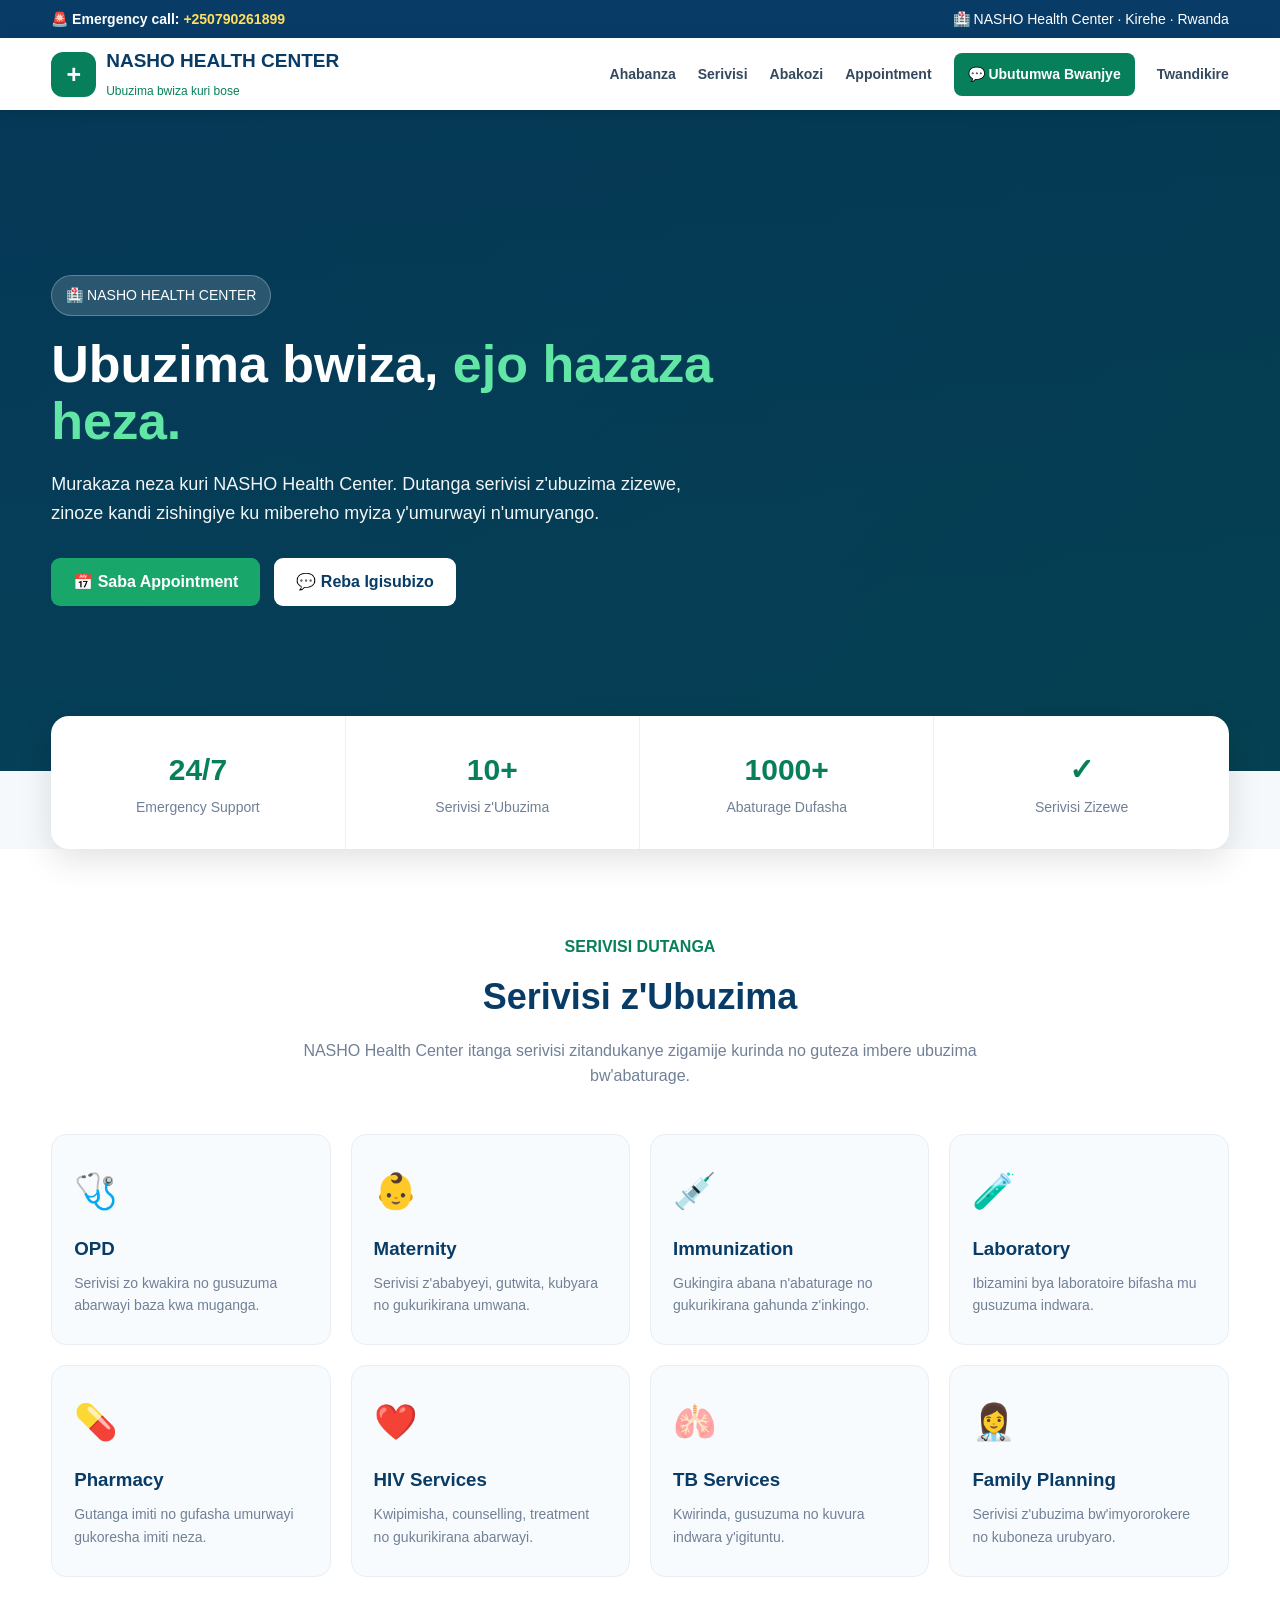
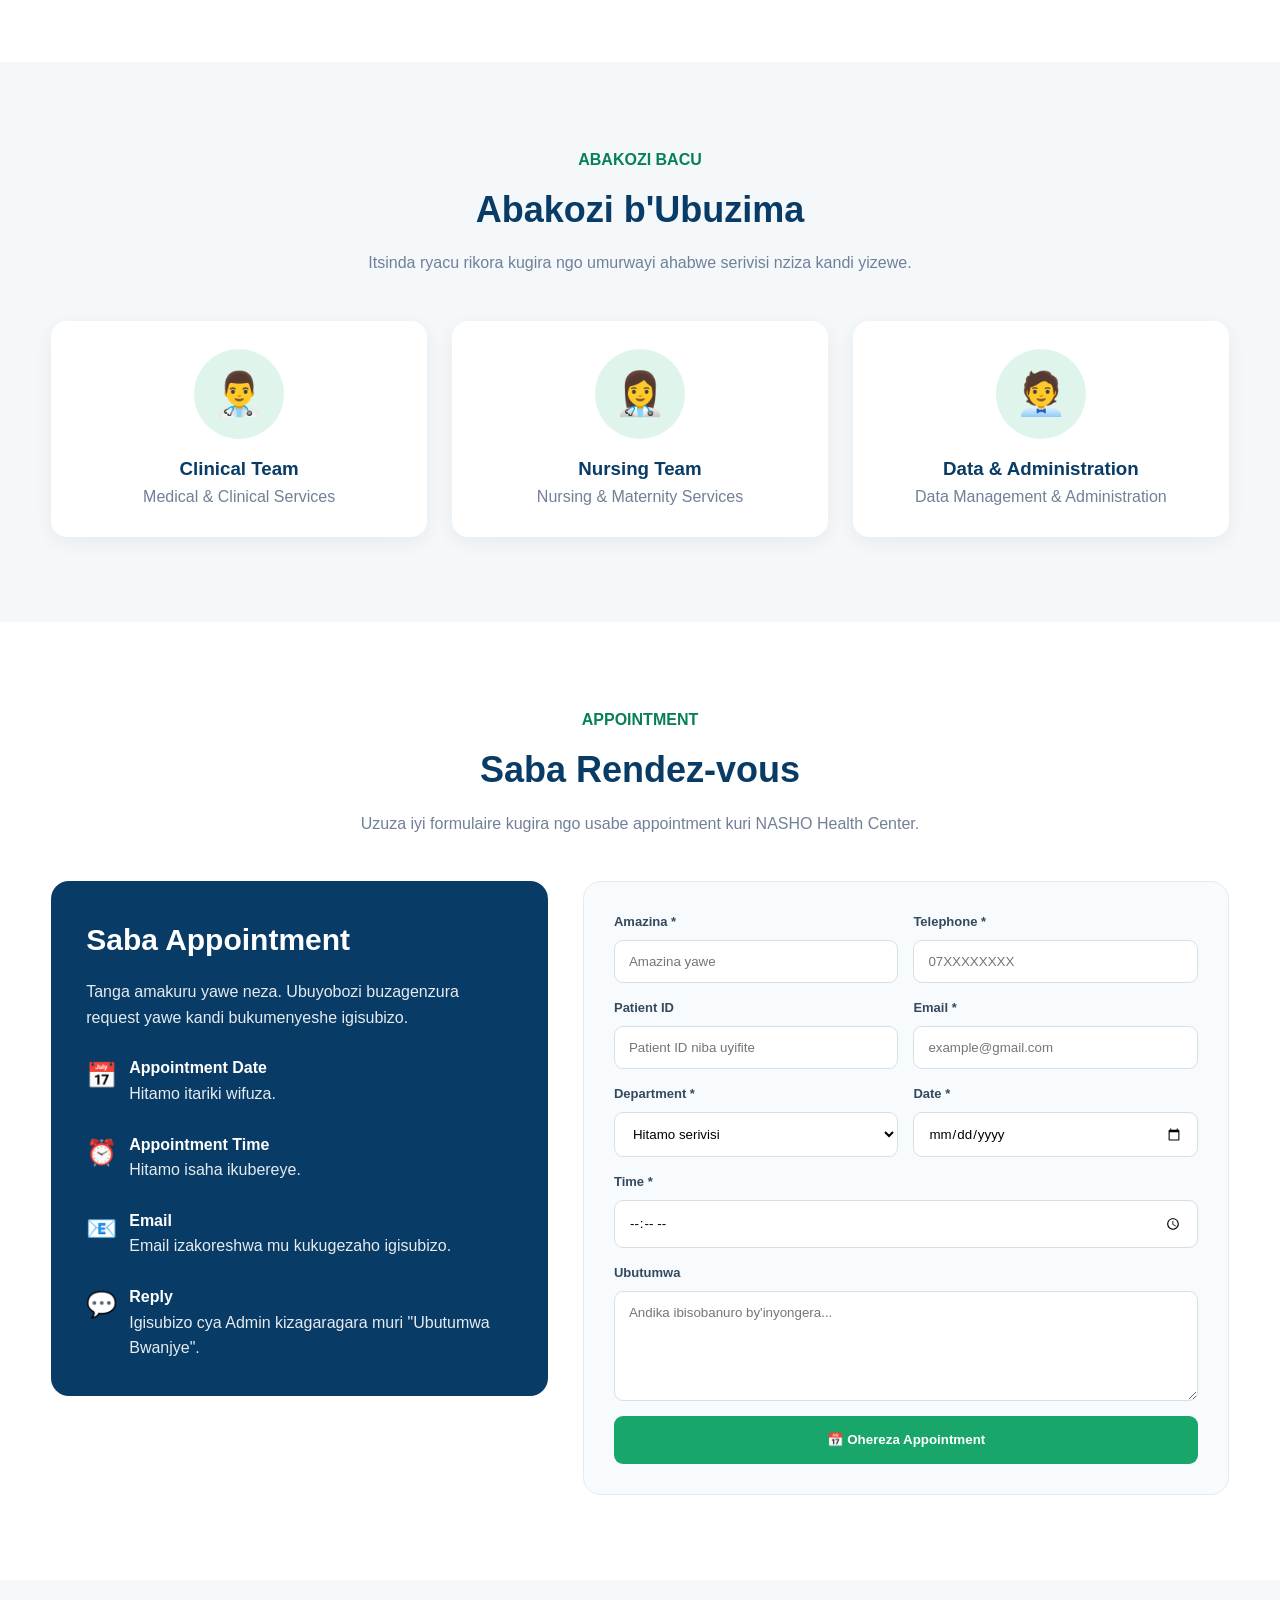
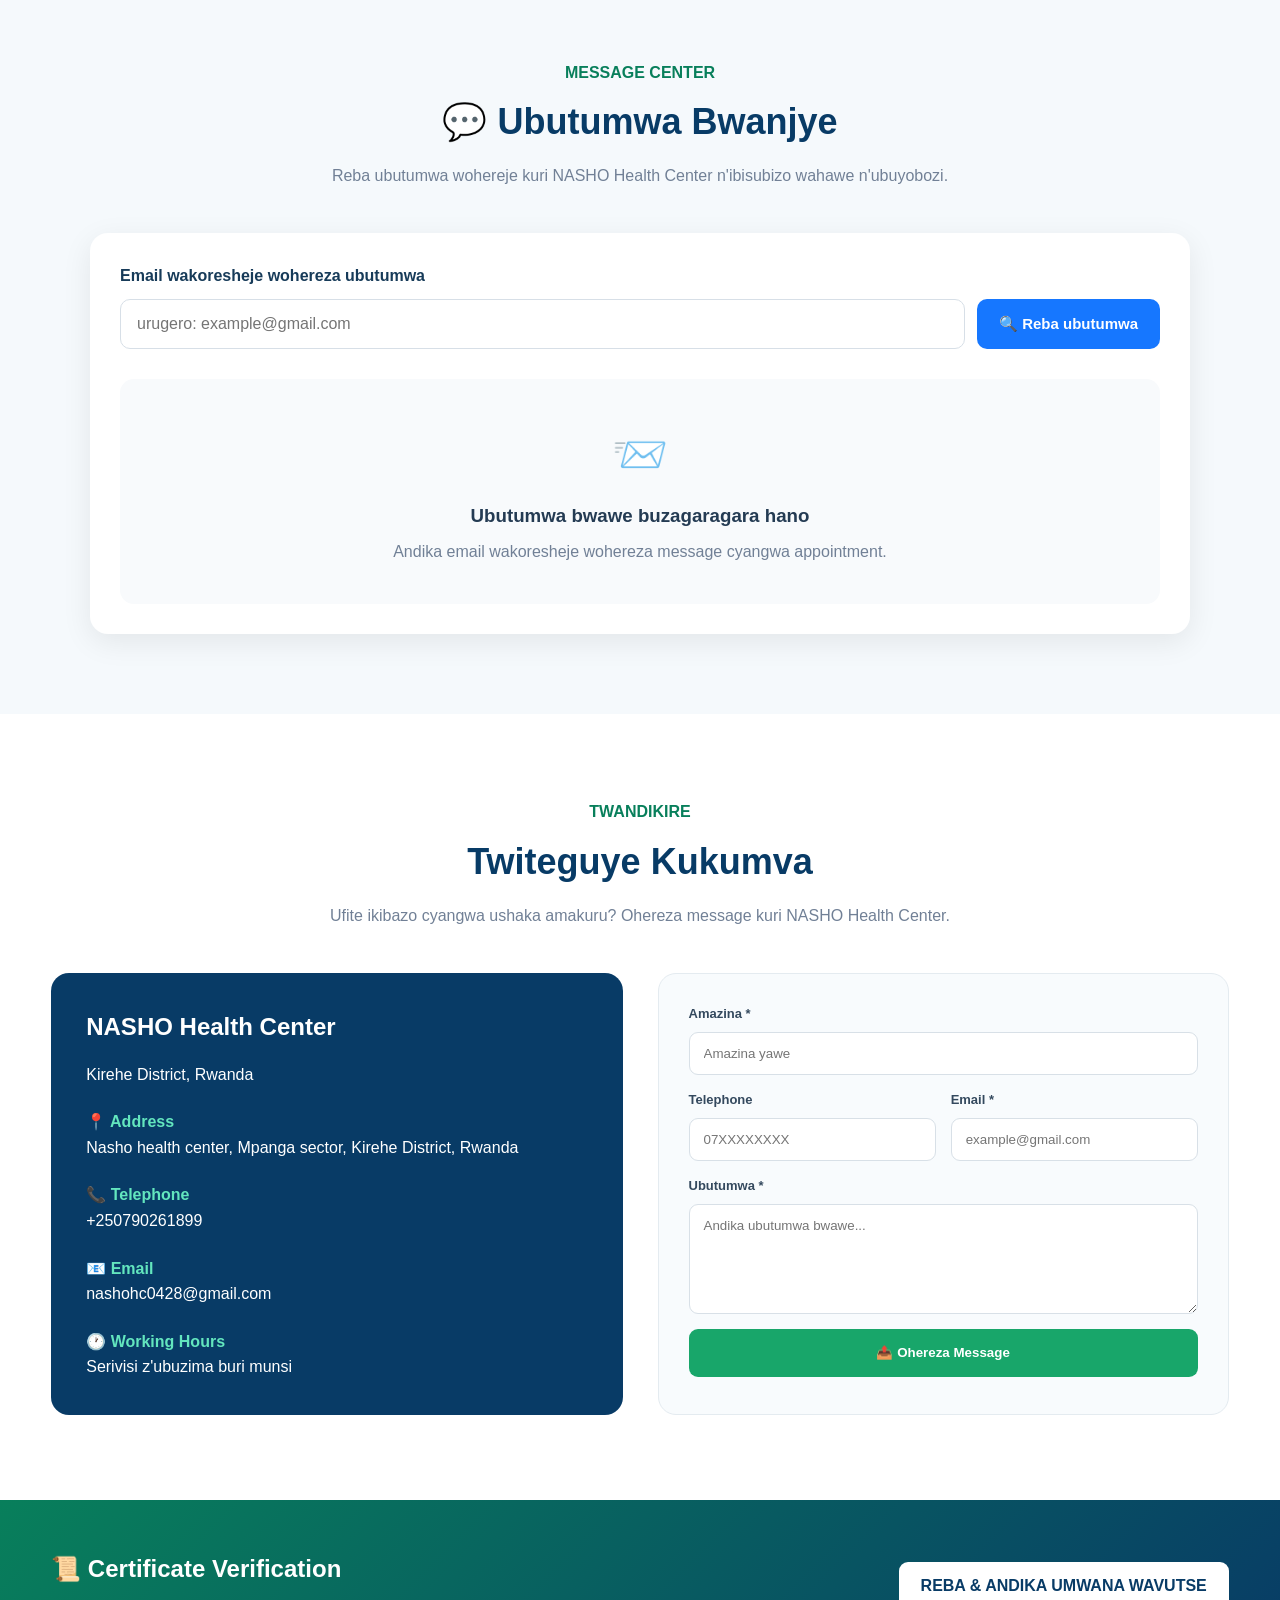
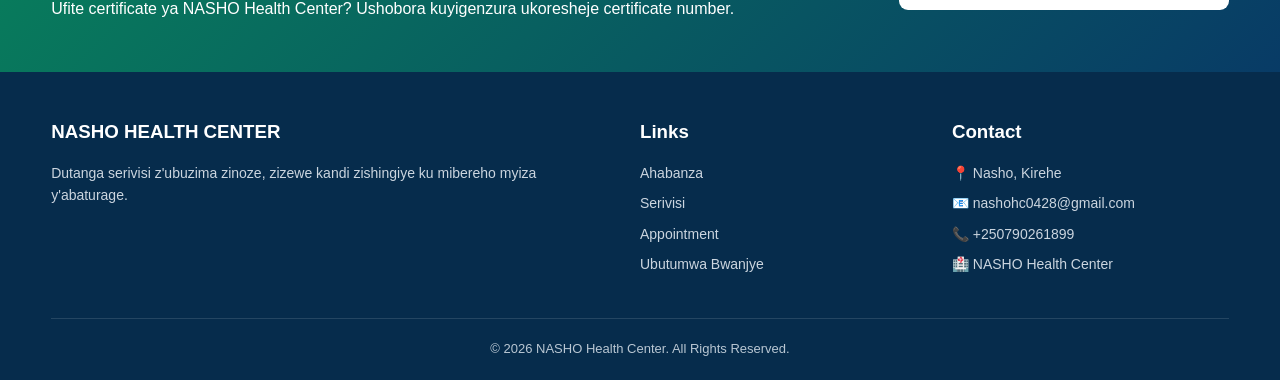
==== commit 8329fde6: "Update emergency contact information in index.html" ====
--- a/index.html
+++ b/index.html
@@ -998,8 +998,8 @@
   <div class="container">
 
     <div class="emergency">
-      🚨 Emergency:
-      <span>Call NASHO Health Center</span>
+      🚨 Emergency call:
+      <span>+250790261899</span>
     </div>
 
     <div>
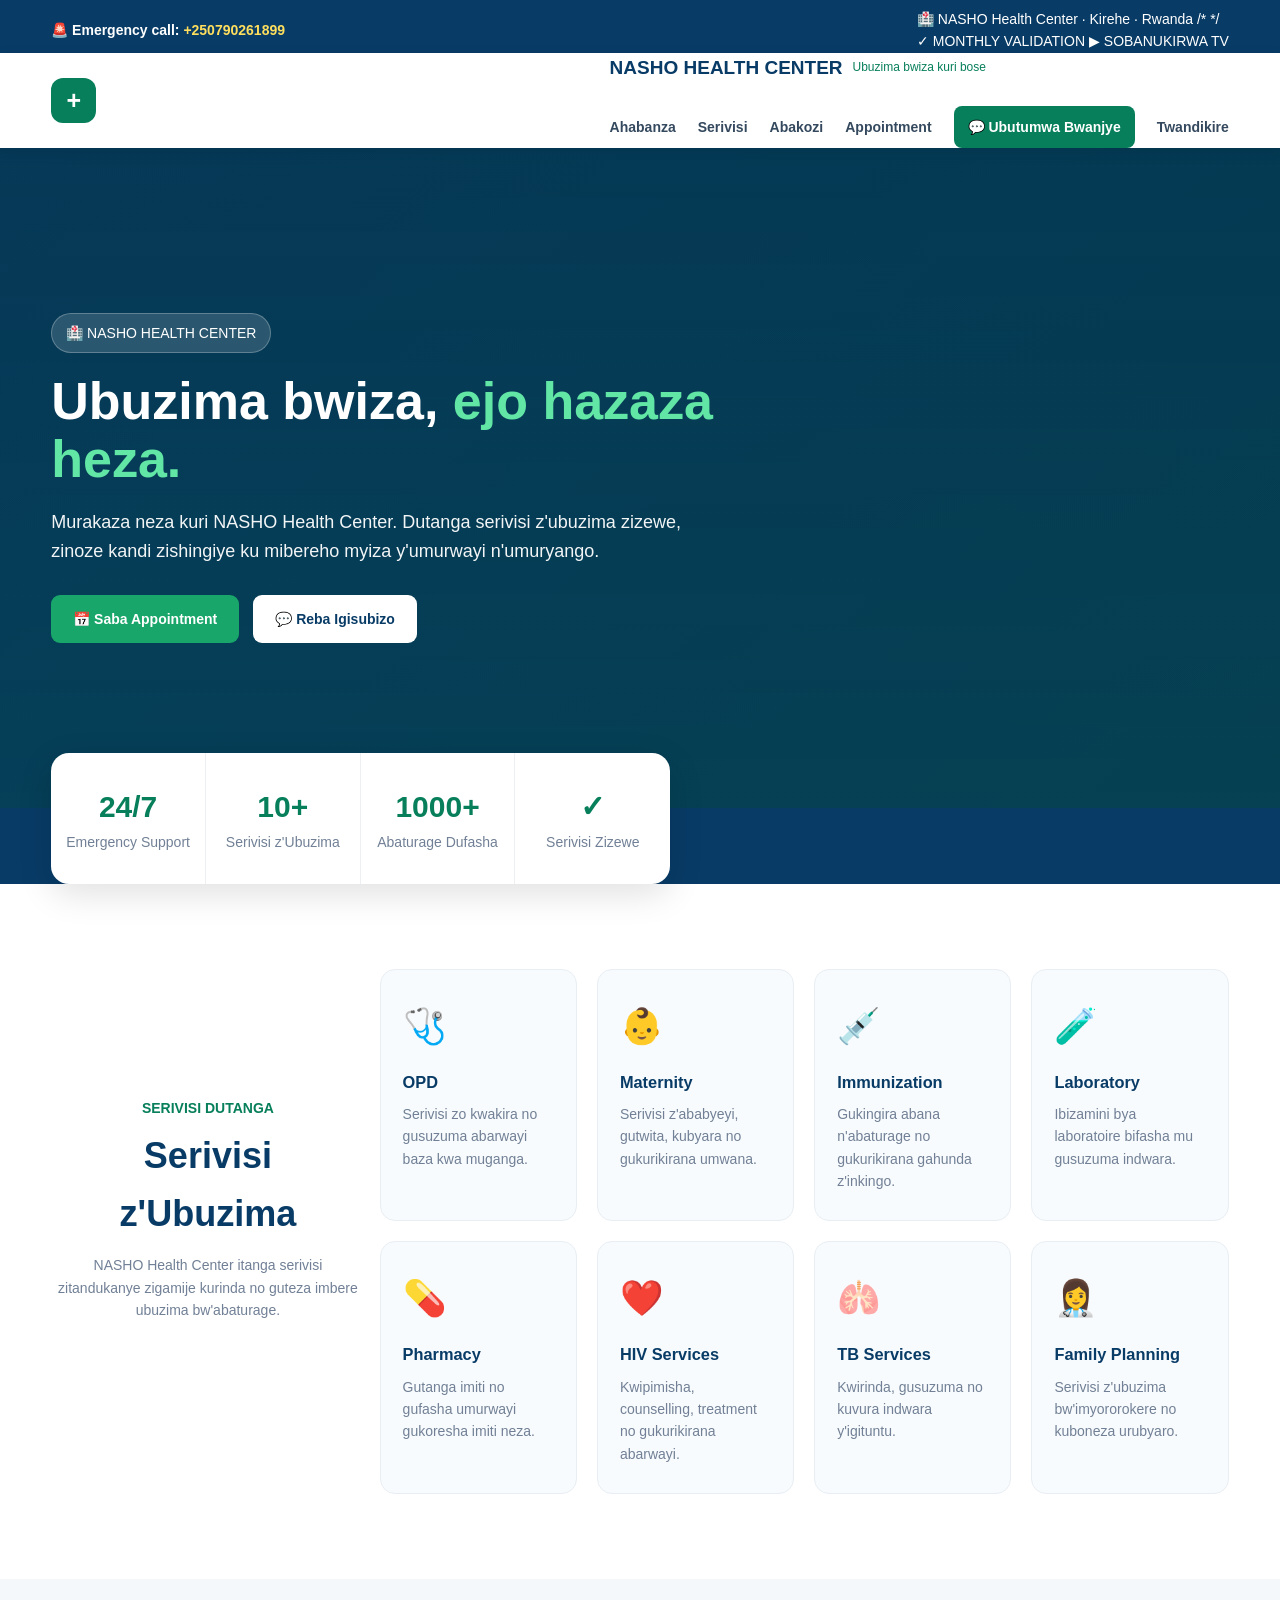
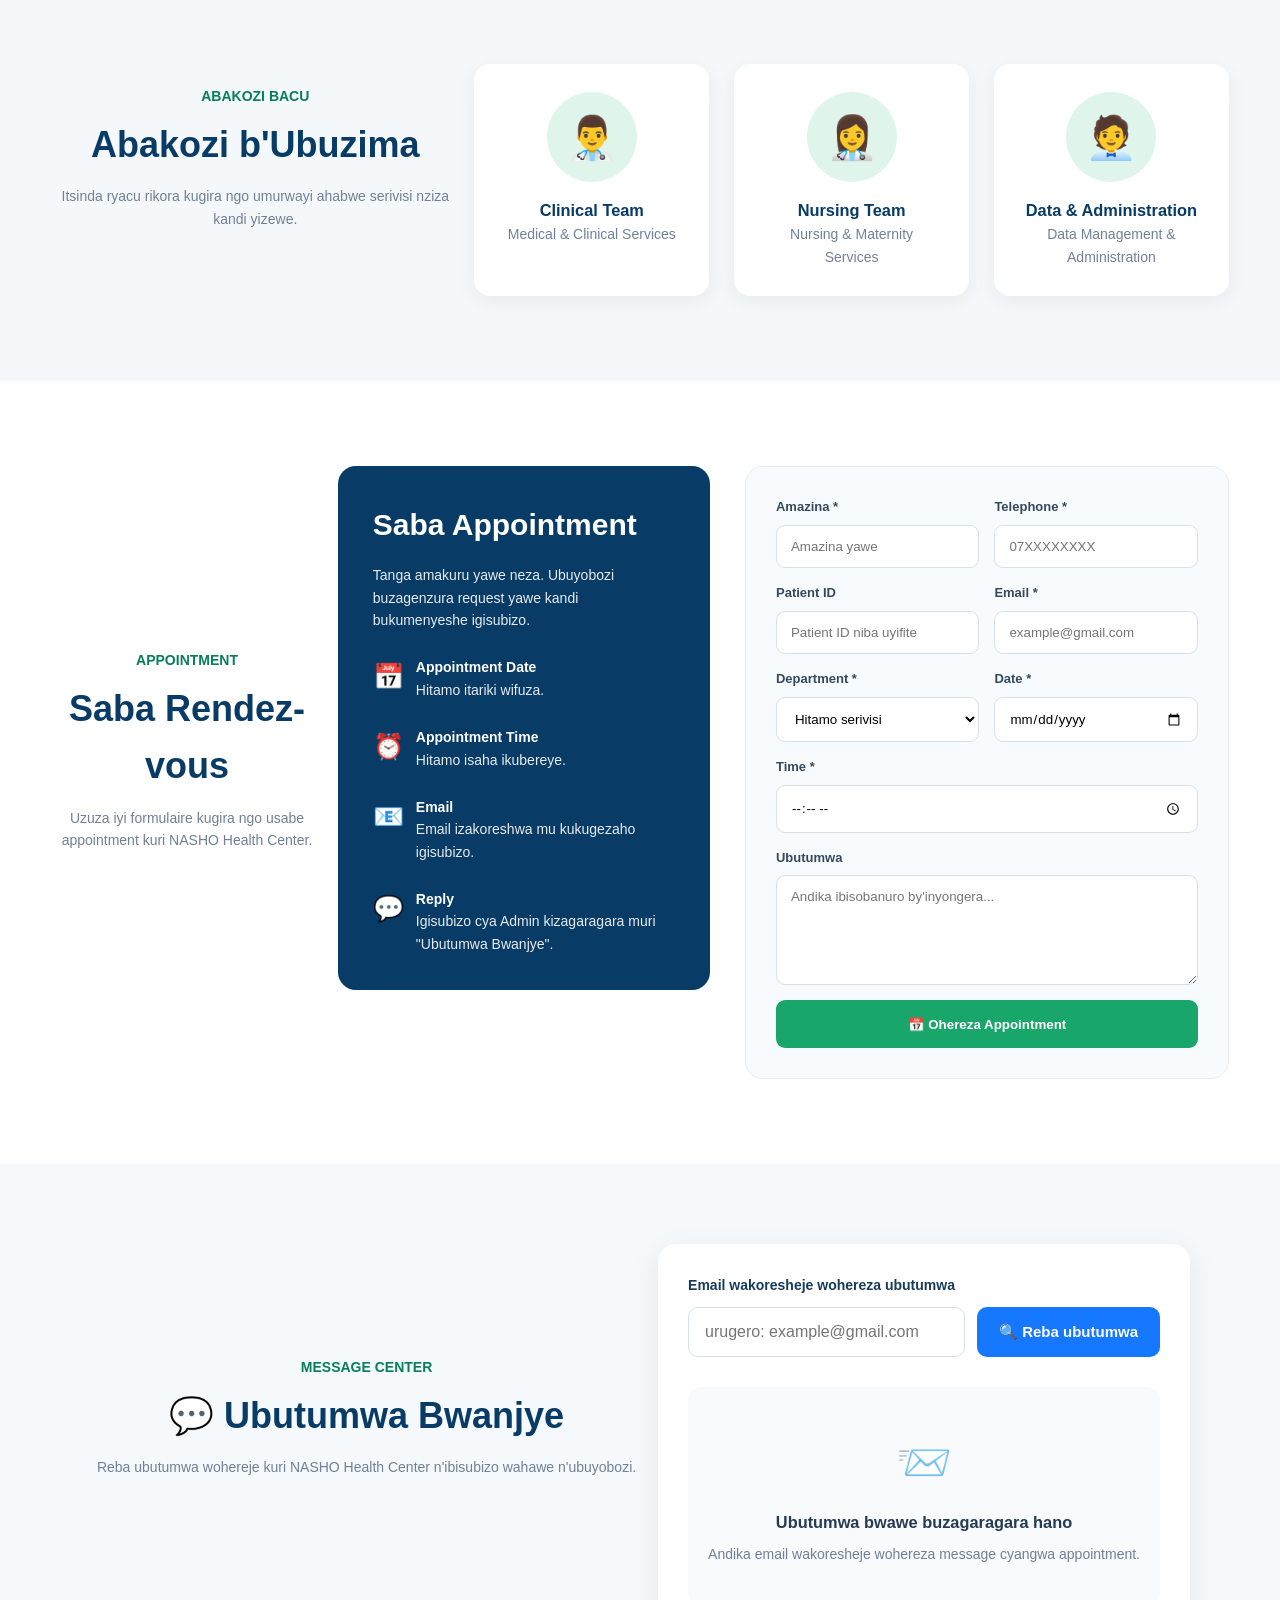
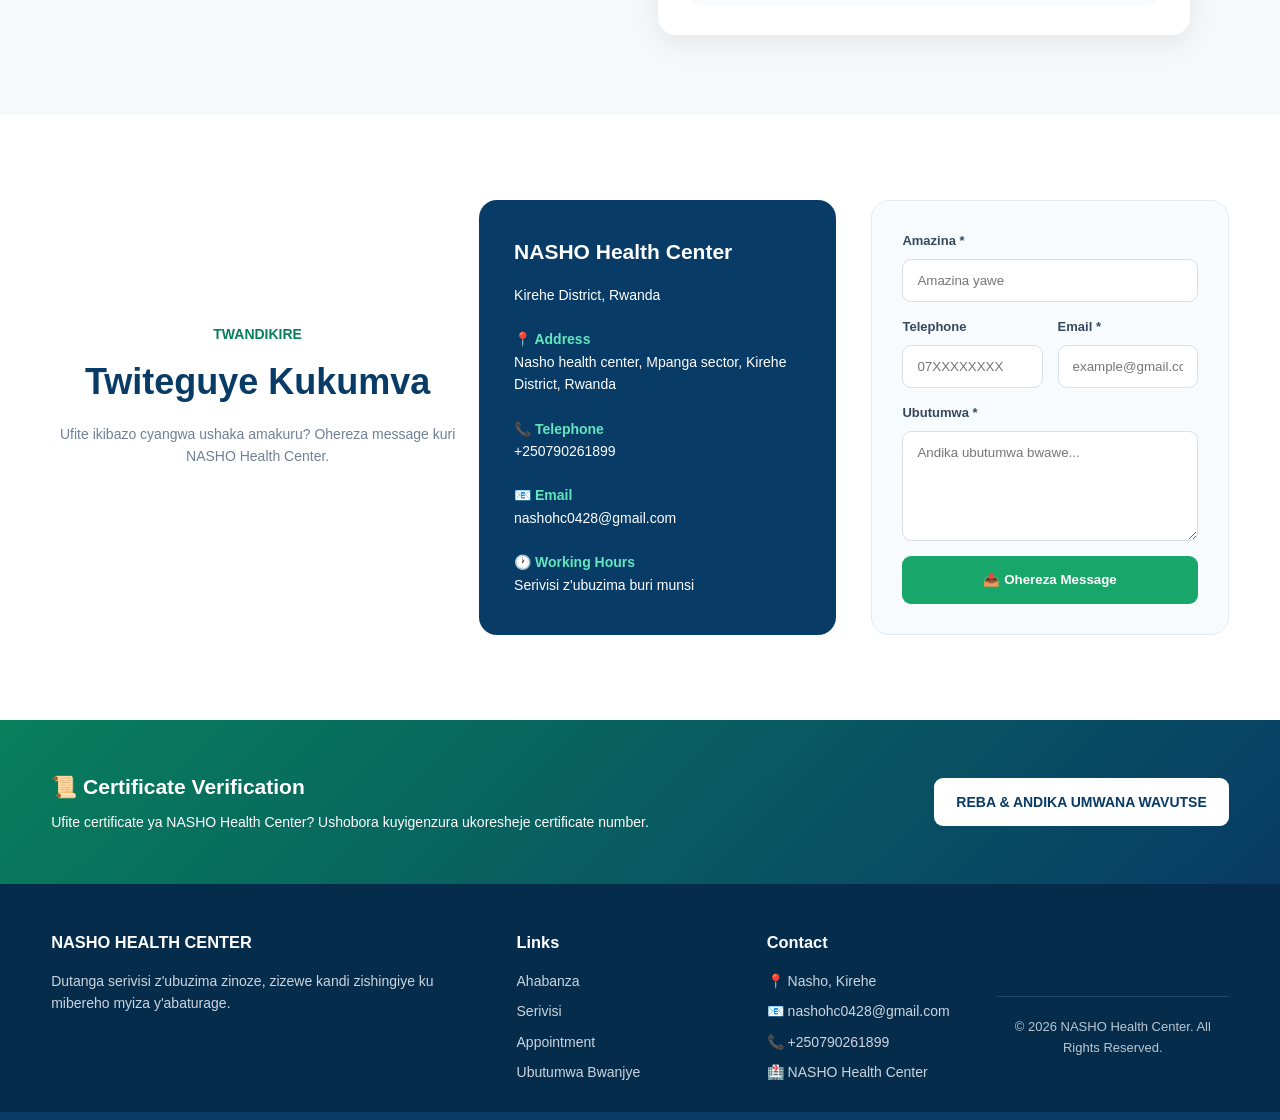
==== commit 2544a5a3: "Update index.html" ====
--- a/index.html
+++ b/index.html
@@ -1003,7 +1003,22 @@
     </div>
 
     <div>
-      🏥 NASHO Health Center · Kirehe · Rwanda
+      🏥 NASHO Health Center · Kirehe · Rwanda   /* <!-- TOP RIGHT QUICK ACCESS BUTTONS --> */
+<div class="quick-access">
+
+    <a href="https://datavalidation.vercel.app/"
+       target="_blank"
+       rel="noopener noreferrer"
+       class="quick-btn validation">
+       ✓ MONTHLY VALIDATION
+    </a>
+
+    <a href="https://sobanukirwatv.vercel.app/"
+       target="_blank"
+       rel="noopener noreferrer"
+       class="quick-btn tv">
+       ▶ SOBANUKIRWA TV
+    </a>
     </div>
 
   </div>
@@ -1027,6 +1042,24 @@
       <div class="logo-text">
         <strong>NASHO HEALTH CENTER</strong>
         <small>Ubuzima bwiza kuri bose</small>
+      
+      /* <!-- TOP RIGHT QUICK ACCESS BUTTONS --> */
+<div class="quick-access">
+
+    <a href="https://datavalidation.vercel.app/"
+       target="_blank"
+       rel="noopener noreferrer"
+       class="quick-btn validation">
+       ✓ MONTHLY VALIDATION
+    </a>
+
+    <a href="https://sobanukirwatv.vercel.app/"
+       target="_blank"
+       rel="noopener noreferrer"
+       class="quick-btn tv">
+       ▶ SOBANUKIRWA TV
+    </a>
+      
       </div>
 
     </a>
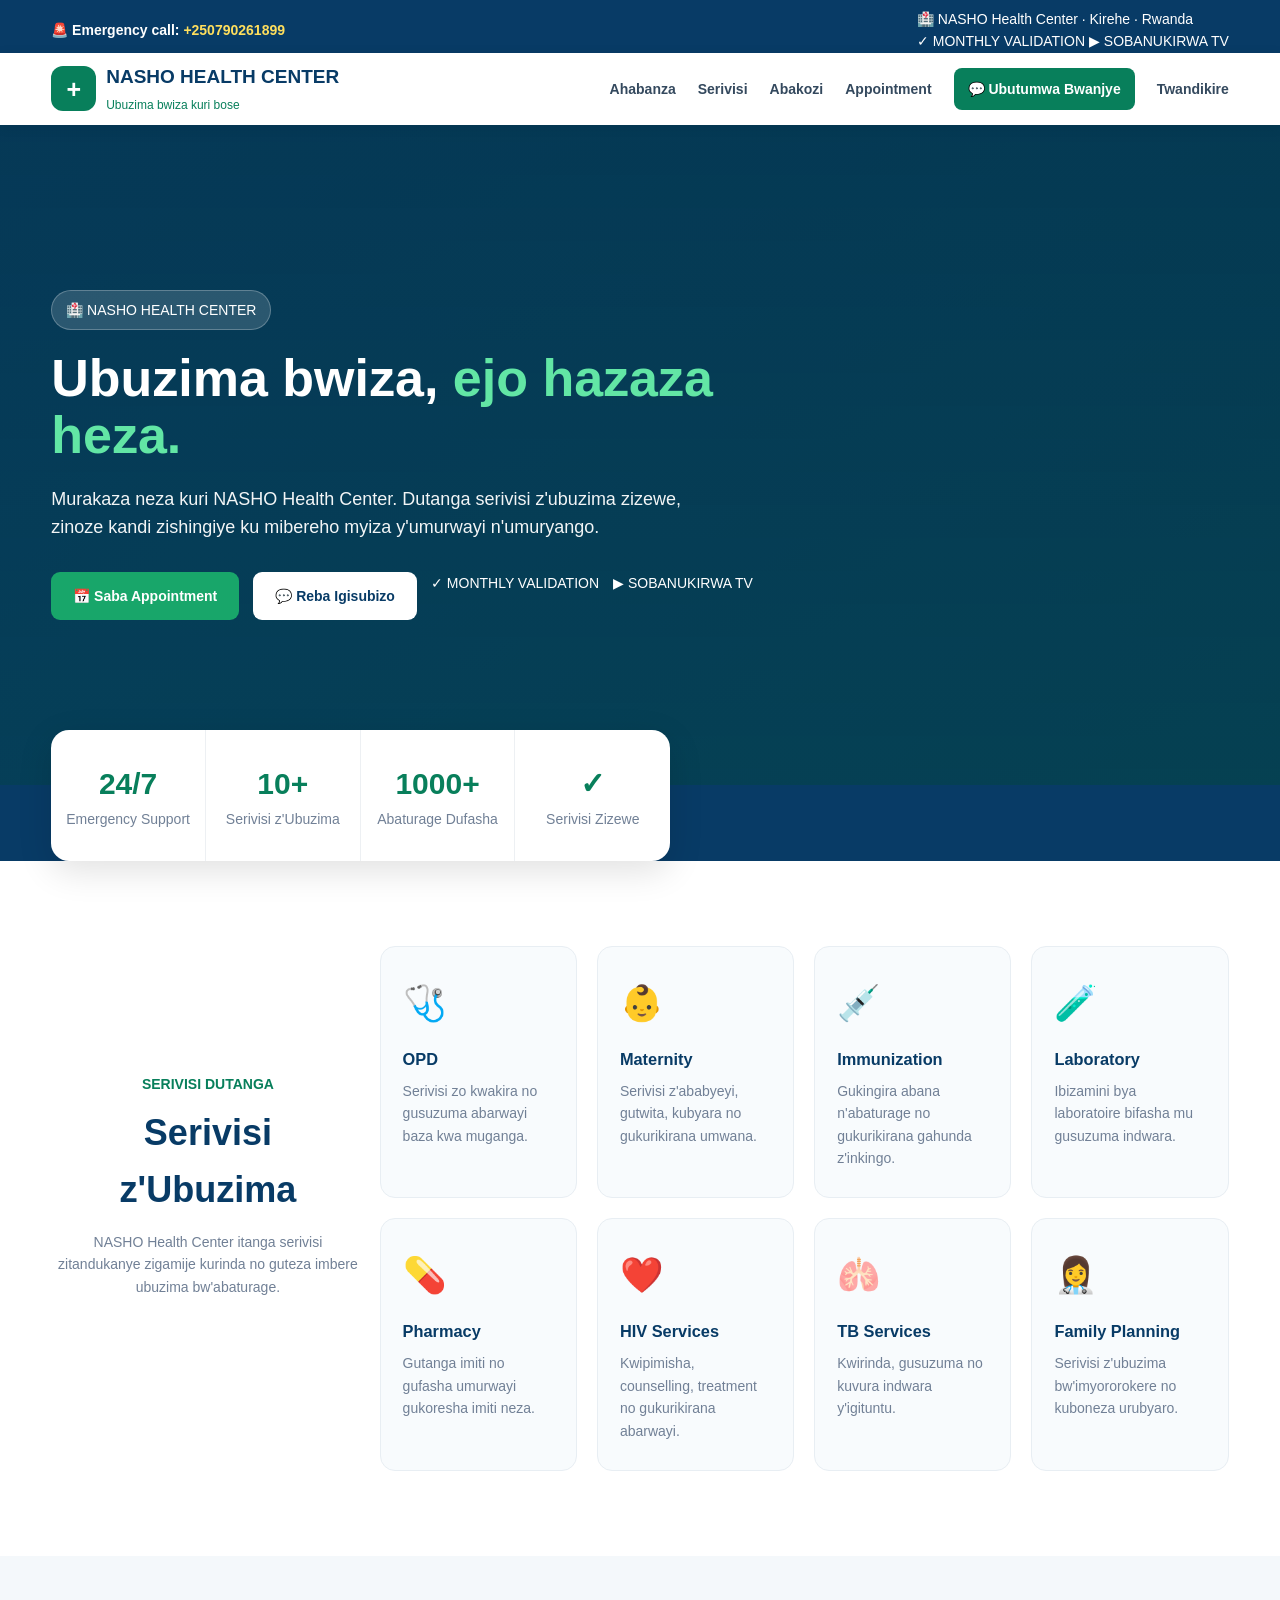
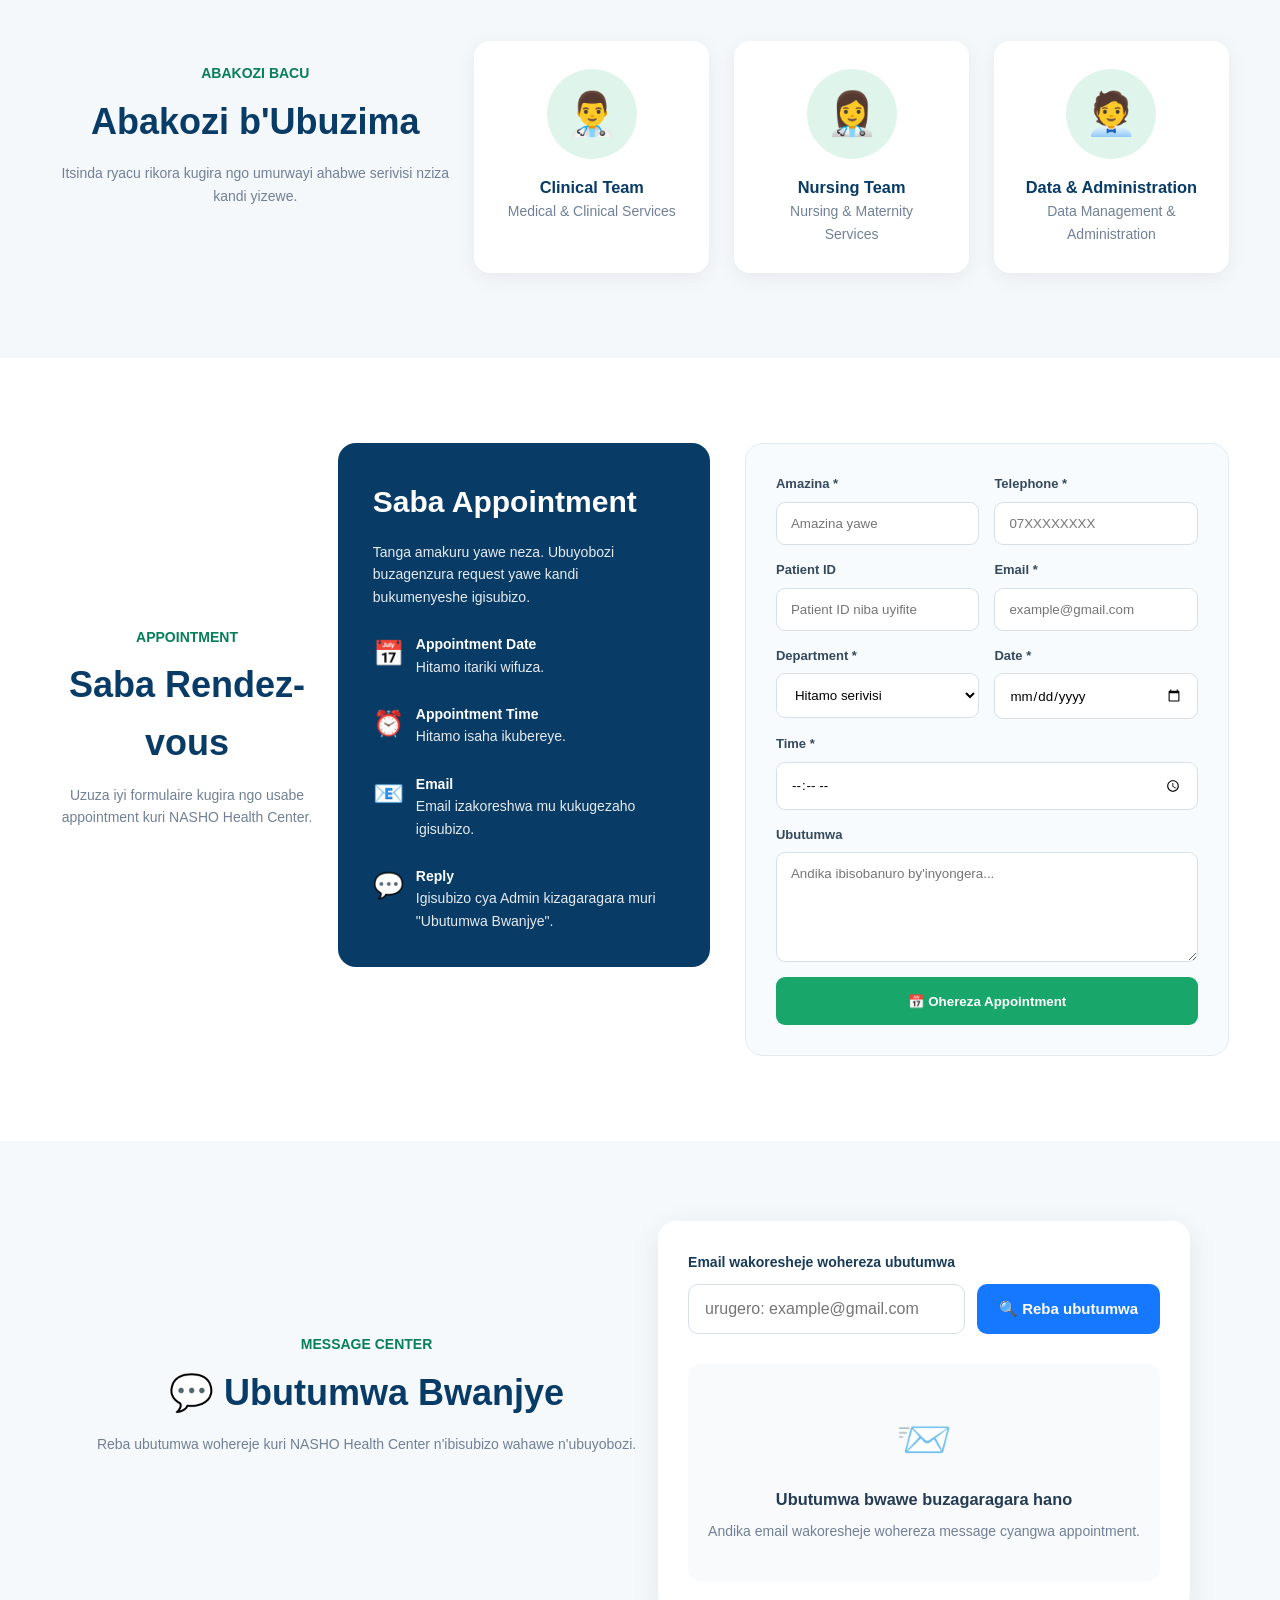
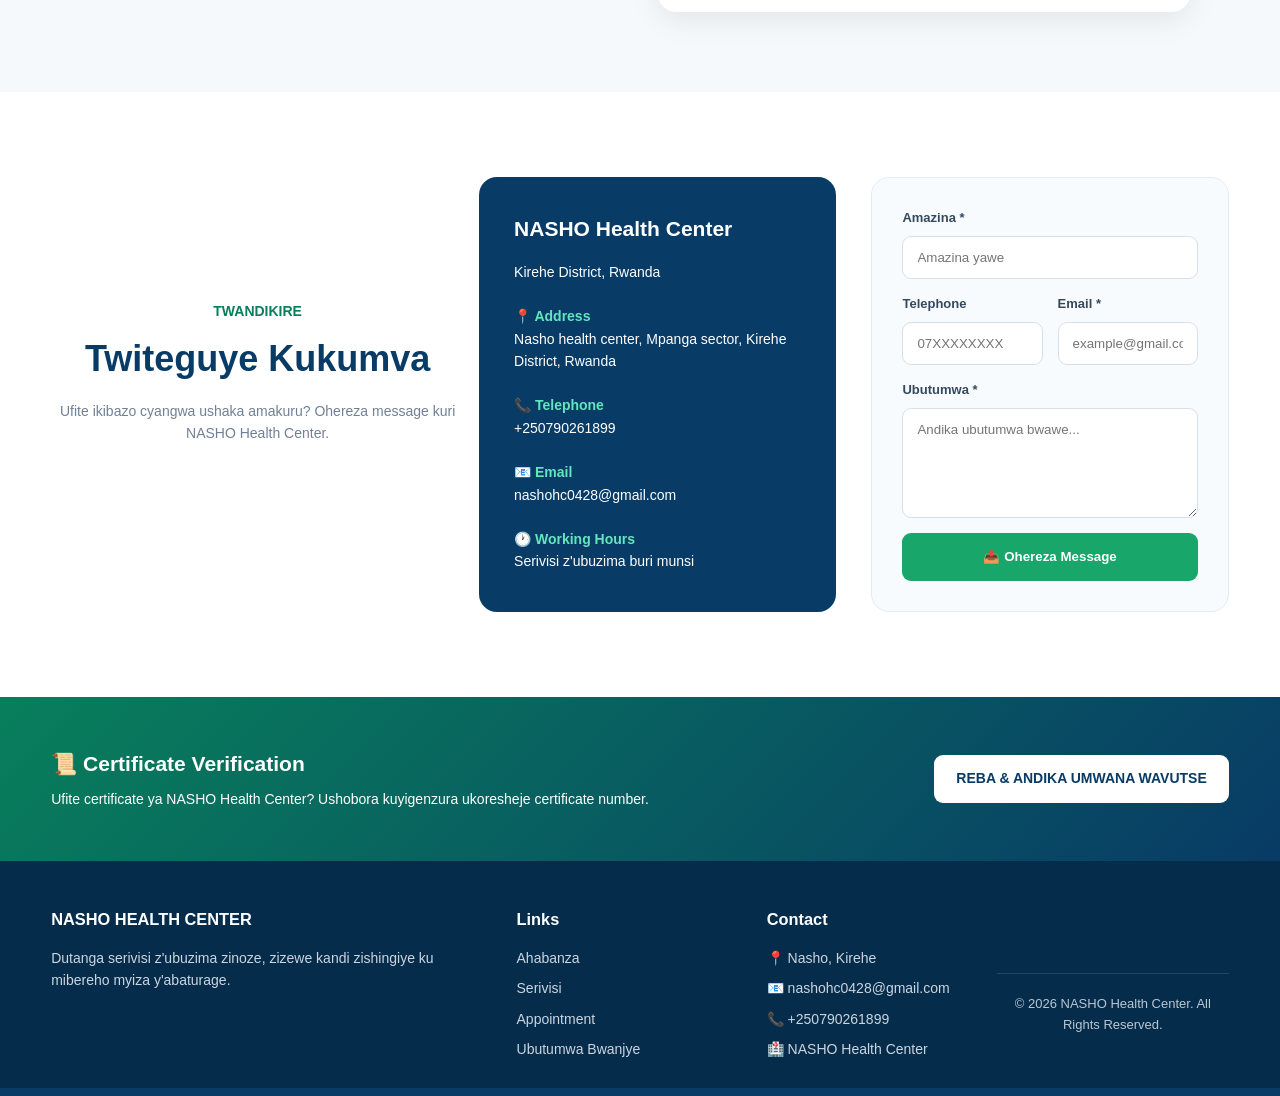
==== commit b0ed36ec: "Clean up index.html by removing commented code Removed commented-out code for quick access buttons a" ====
--- a/index.html
+++ b/index.html
@@ -1003,7 +1003,7 @@
     </div>
 
     <div>
-      🏥 NASHO Health Center · Kirehe · Rwanda   /* <!-- TOP RIGHT QUICK ACCESS BUTTONS --> */
+      🏥 NASHO Health Center · Kirehe · Rwanda  
 <div class="quick-access">
 
     <a href="https://datavalidation.vercel.app/"
@@ -1041,11 +1041,76 @@
 
       <div class="logo-text">
         <strong>NASHO HEALTH CENTER</strong>
-        <small>Ubuzima bwiza kuri bose</small>
-      
-      /* <!-- TOP RIGHT QUICK ACCESS BUTTONS --> */
-<div class="quick-access">
-
+        <small>Ubuzima bwiza kuri bose</small> 
+      </div>
+
+    </a>
+
+    <div class="nav-links">
+
+      <a href="#home">Ahabanza</a>
+      <a href="#services">Serivisi</a>
+      <a href="#doctors">Abakozi</a>
+      <a href="#appointment">Appointment</a>
+
+      <a
+        href="#my-messages"
+        class="nav-message-btn"
+      >
+        💬 Ubutumwa Bwanjye
+      </a>
+
+      <a href="#contact">Twandikire</a>
+
+    </div>
+
+  </div>
+
+</nav>
+
+
+<!-- =====================================================
+     HERO
+===================================================== -->
+
+<section id="home" class="hero">
+
+  <div class="container">
+
+    <div class="hero-content">
+
+      <div class="hero-badge">
+        🏥 NASHO HEALTH CENTER
+      </div>
+
+      <h1>
+        Ubuzima bwiza,
+        <span>ejo hazaza heza.</span>
+      </h1>
+
+      <p>
+        Murakaza neza kuri NASHO Health Center.
+        Dutanga serivisi z'ubuzima zizewe,
+        zinoze kandi zishingiye ku mibereho myiza
+        y'umurwayi n'umuryango.
+      </p>
+
+      <div class="hero-buttons">
+
+        <a
+          href="#appointment"
+          class="btn btn-primary"
+        >
+          📅 Saba Appointment
+        </a>
+
+        <a
+          href="#my-messages"
+          class="btn btn-light"
+        >
+          💬 Reba Igisubizo
+        </a>
+ 
     <a href="https://datavalidation.vercel.app/"
        target="_blank"
        rel="noopener noreferrer"
@@ -1059,76 +1124,6 @@
        class="quick-btn tv">
        ▶ SOBANUKIRWA TV
     </a>
-      
-      </div>
-
-    </a>
-
-    <div class="nav-links">
-
-      <a href="#home">Ahabanza</a>
-      <a href="#services">Serivisi</a>
-      <a href="#doctors">Abakozi</a>
-      <a href="#appointment">Appointment</a>
-
-      <a
-        href="#my-messages"
-        class="nav-message-btn"
-      >
-        💬 Ubutumwa Bwanjye
-      </a>
-
-      <a href="#contact">Twandikire</a>
-
-    </div>
-
-  </div>
-
-</nav>
-
-
-<!-- =====================================================
-     HERO
-===================================================== -->
-
-<section id="home" class="hero">
-
-  <div class="container">
-
-    <div class="hero-content">
-
-      <div class="hero-badge">
-        🏥 NASHO HEALTH CENTER
-      </div>
-
-      <h1>
-        Ubuzima bwiza,
-        <span>ejo hazaza heza.</span>
-      </h1>
-
-      <p>
-        Murakaza neza kuri NASHO Health Center.
-        Dutanga serivisi z'ubuzima zizewe,
-        zinoze kandi zishingiye ku mibereho myiza
-        y'umurwayi n'umuryango.
-      </p>
-
-      <div class="hero-buttons">
-
-        <a
-          href="#appointment"
-          class="btn btn-primary"
-        >
-          📅 Saba Appointment
-        </a>
-
-        <a
-          href="#my-messages"
-          class="btn btn-light"
-        >
-          💬 Reba Igisubizo
-        </a>
-
       </div>
 
     </div>
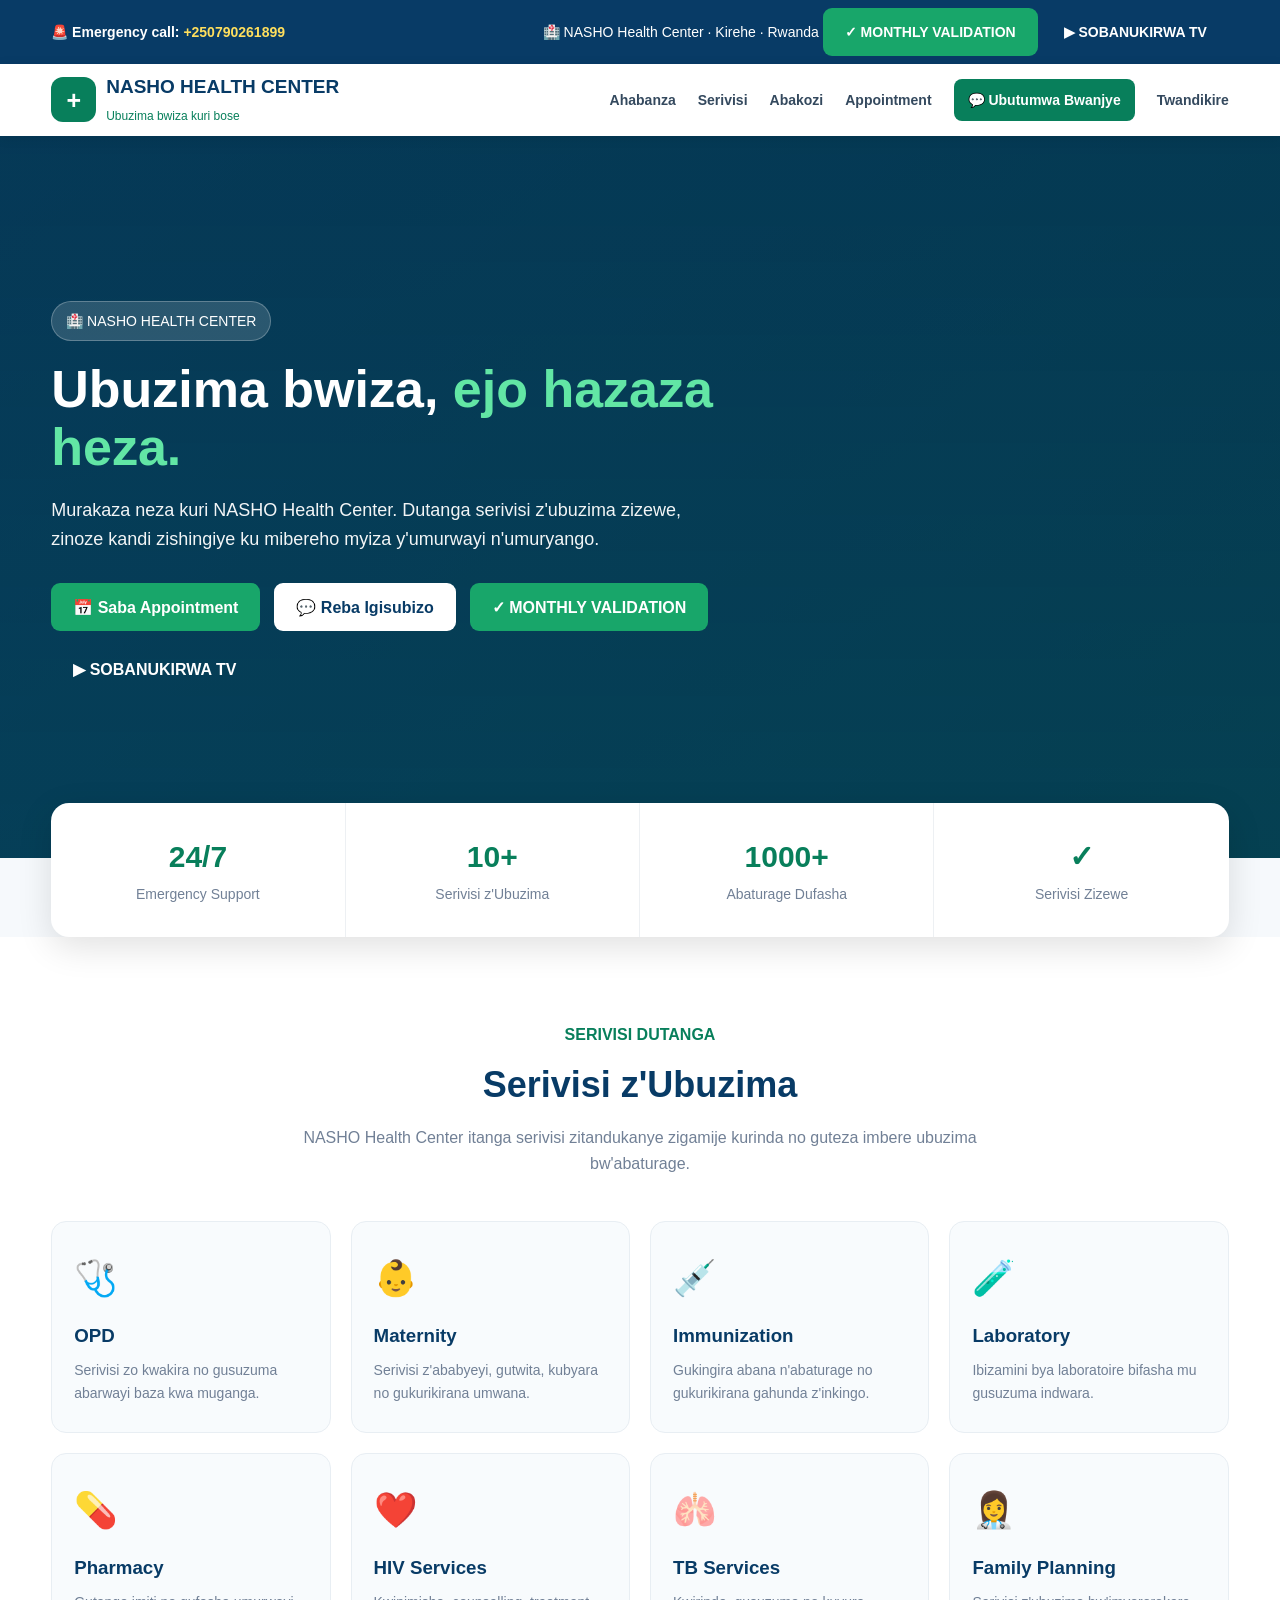
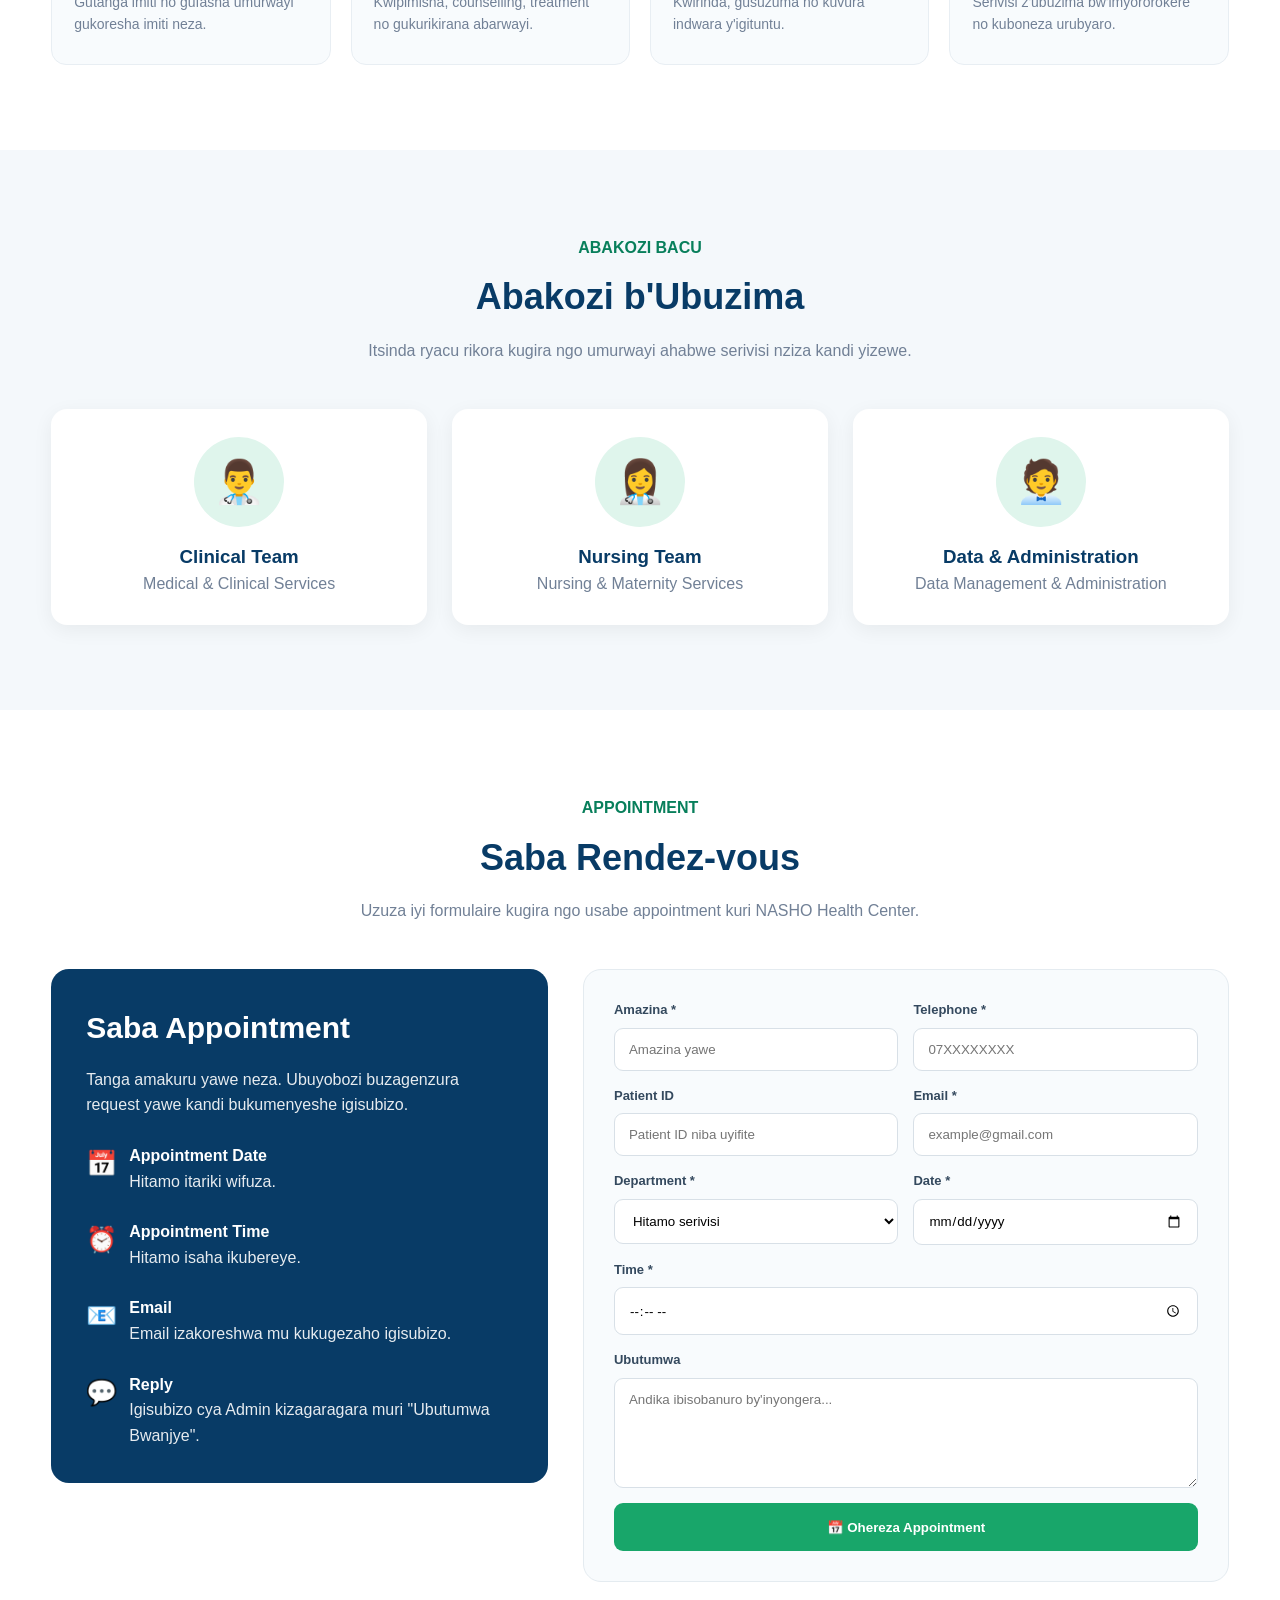
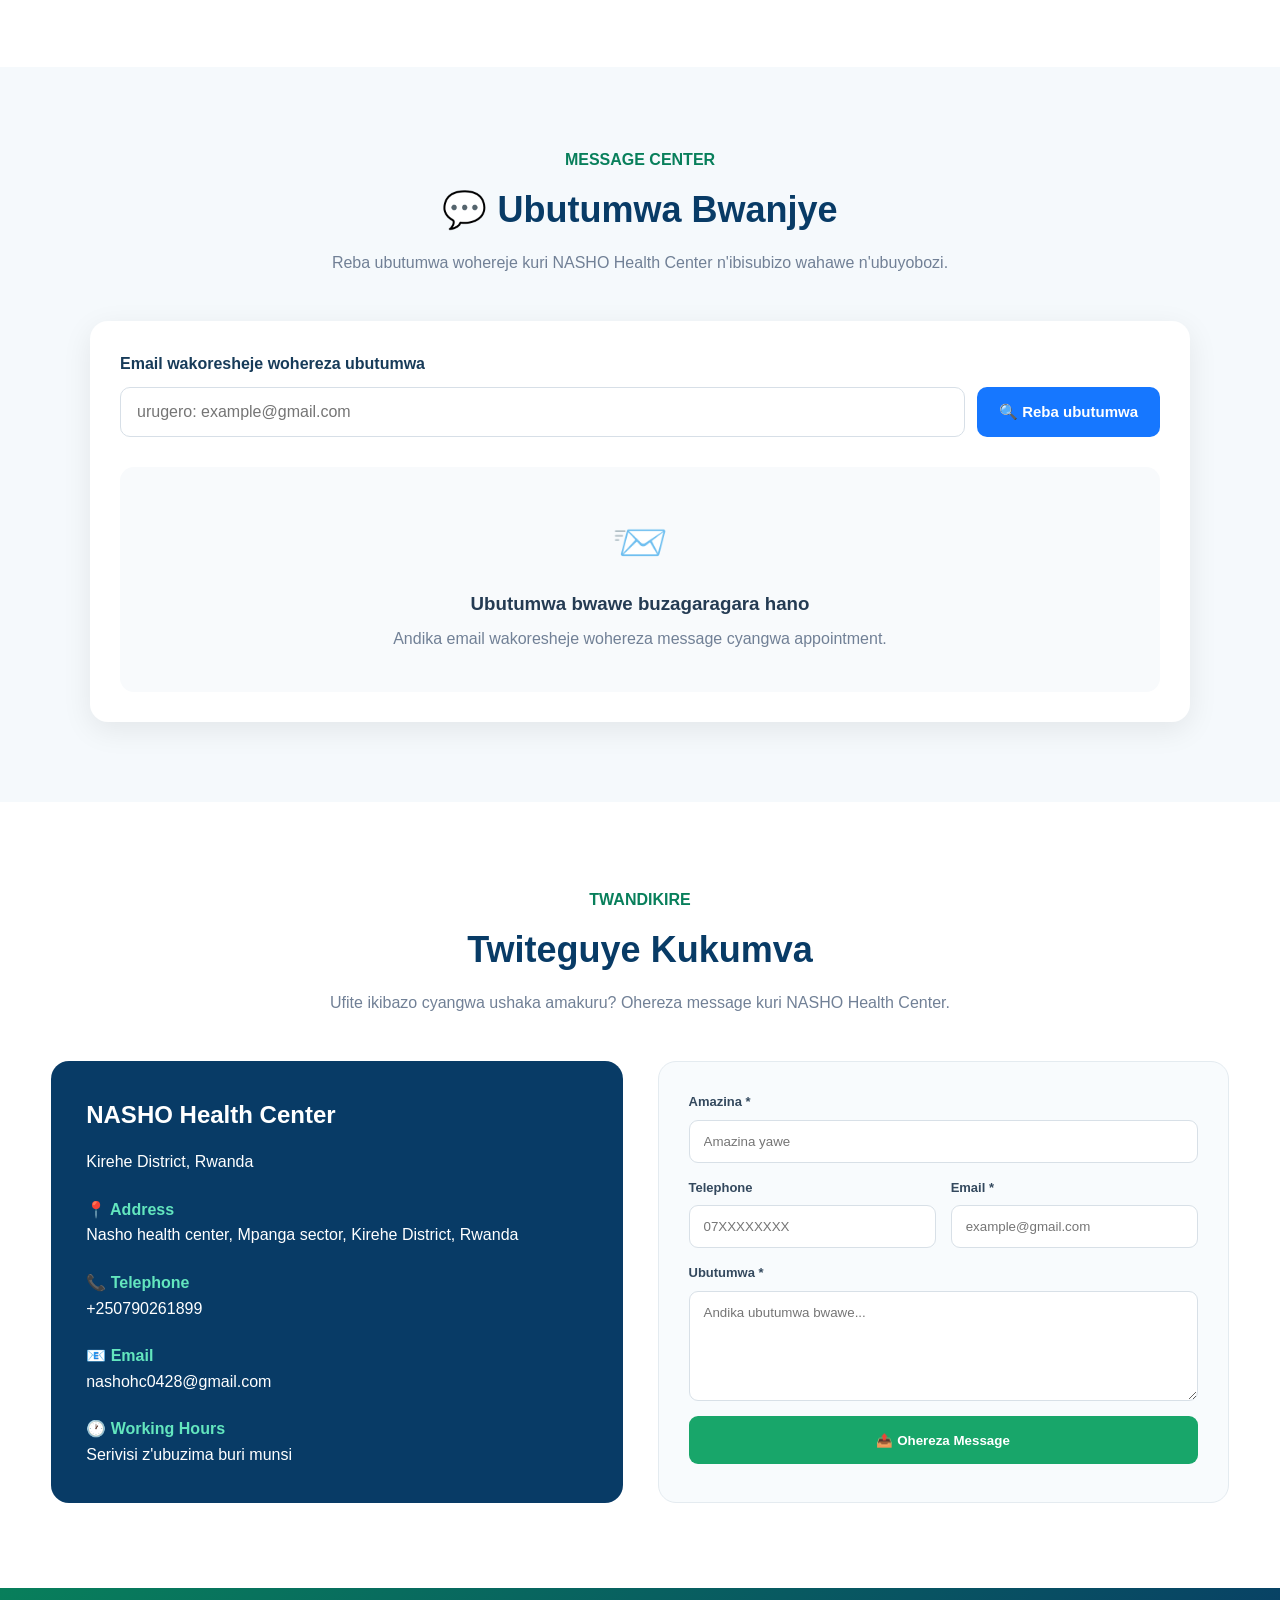
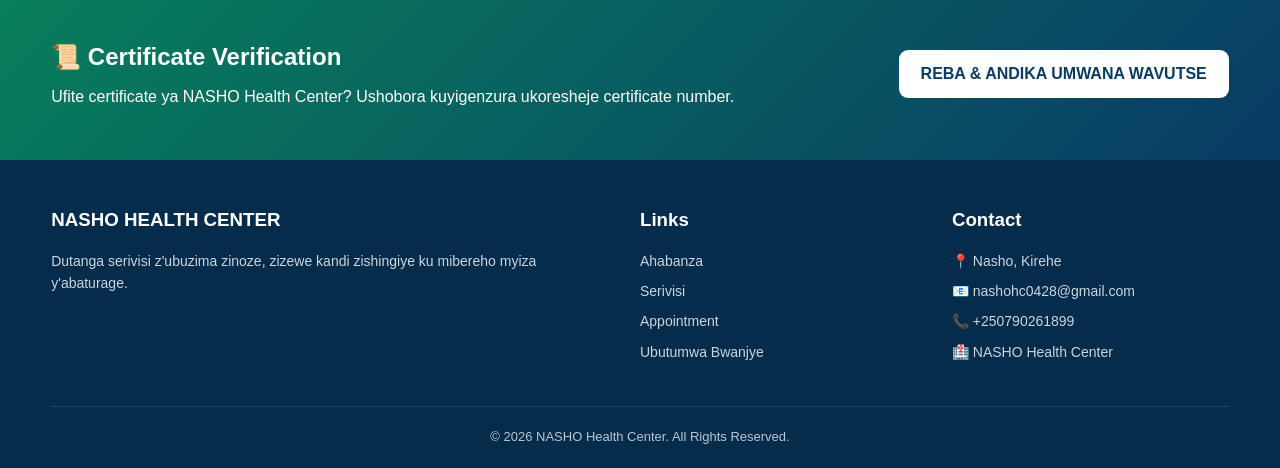
==== commit a6da3283: "Update button styles for validation and TV links Replaced existing links with new button styles and " ====
--- a/index.html
+++ b/index.html
@@ -1004,21 +1004,23 @@
 
     <div>
       🏥 NASHO Health Center · Kirehe · Rwanda  
-<div class="quick-access">
-
-    <a href="https://datavalidation.vercel.app/"
-       target="_blank"
-       rel="noopener noreferrer"
-       class="quick-btn validation">
-       ✓ MONTHLY VALIDATION
-    </a>
-
-    <a href="https://sobanukirwatv.vercel.app/"
-       target="_blank"
-       rel="noopener noreferrer"
-       class="quick-btn tv">
-       ▶ SOBANUKIRWA TV
-    </a>
+<a
+  href="https://datavalidation.vercel.app/"
+  target="_blank"
+  rel="noopener noreferrer"
+  class="btn btn-primary"
+>
+  ✓ MONTHLY VALIDATION
+</a>
+
+<a
+  href="https://sobanukirwatv.vercel.app/"
+  target="_blank"
+  rel="noopener noreferrer"
+  class="btn btn-danger"
+>
+  ▶ SOBANUKIRWA TV
+</a>
     </div>
 
   </div>
@@ -1111,19 +1113,23 @@
           💬 Reba Igisubizo
         </a>
  
-    <a href="https://datavalidation.vercel.app/"
-       target="_blank"
-       rel="noopener noreferrer"
-       class="quick-btn validation">
-       ✓ MONTHLY VALIDATION
-    </a>
-
-    <a href="https://sobanukirwatv.vercel.app/"
-       target="_blank"
-       rel="noopener noreferrer"
-       class="quick-btn tv">
-       ▶ SOBANUKIRWA TV
-    </a>
+   <a
+  href="https://datavalidation.vercel.app/"
+  target="_blank"
+  rel="noopener noreferrer"
+  class="btn btn-primary"
+>
+  ✓ MONTHLY VALIDATION
+</a>
+
+<a
+  href="https://sobanukirwatv.vercel.app/"
+  target="_blank"
+  rel="noopener noreferrer"
+  class="btn btn-danger"
+>
+  ▶ SOBANUKIRWA TV
+</a>
       </div>
 
     </div>
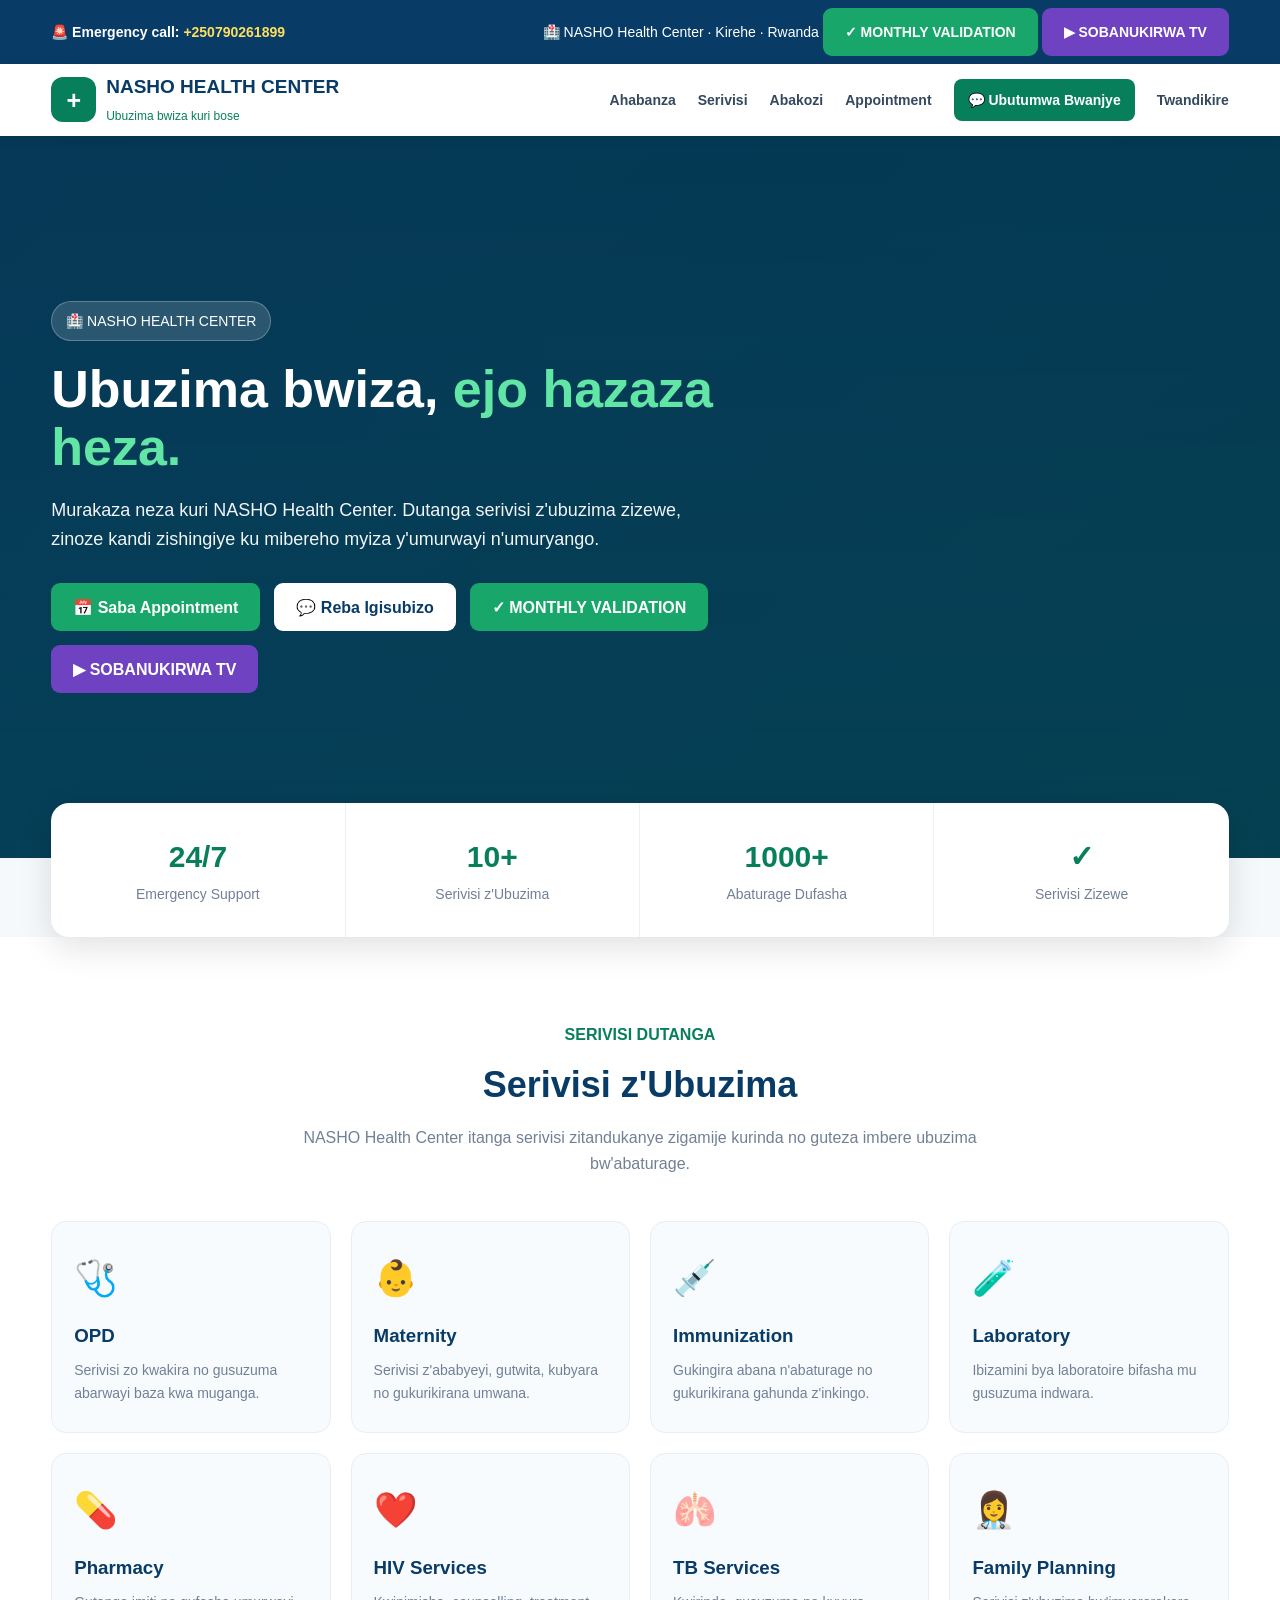
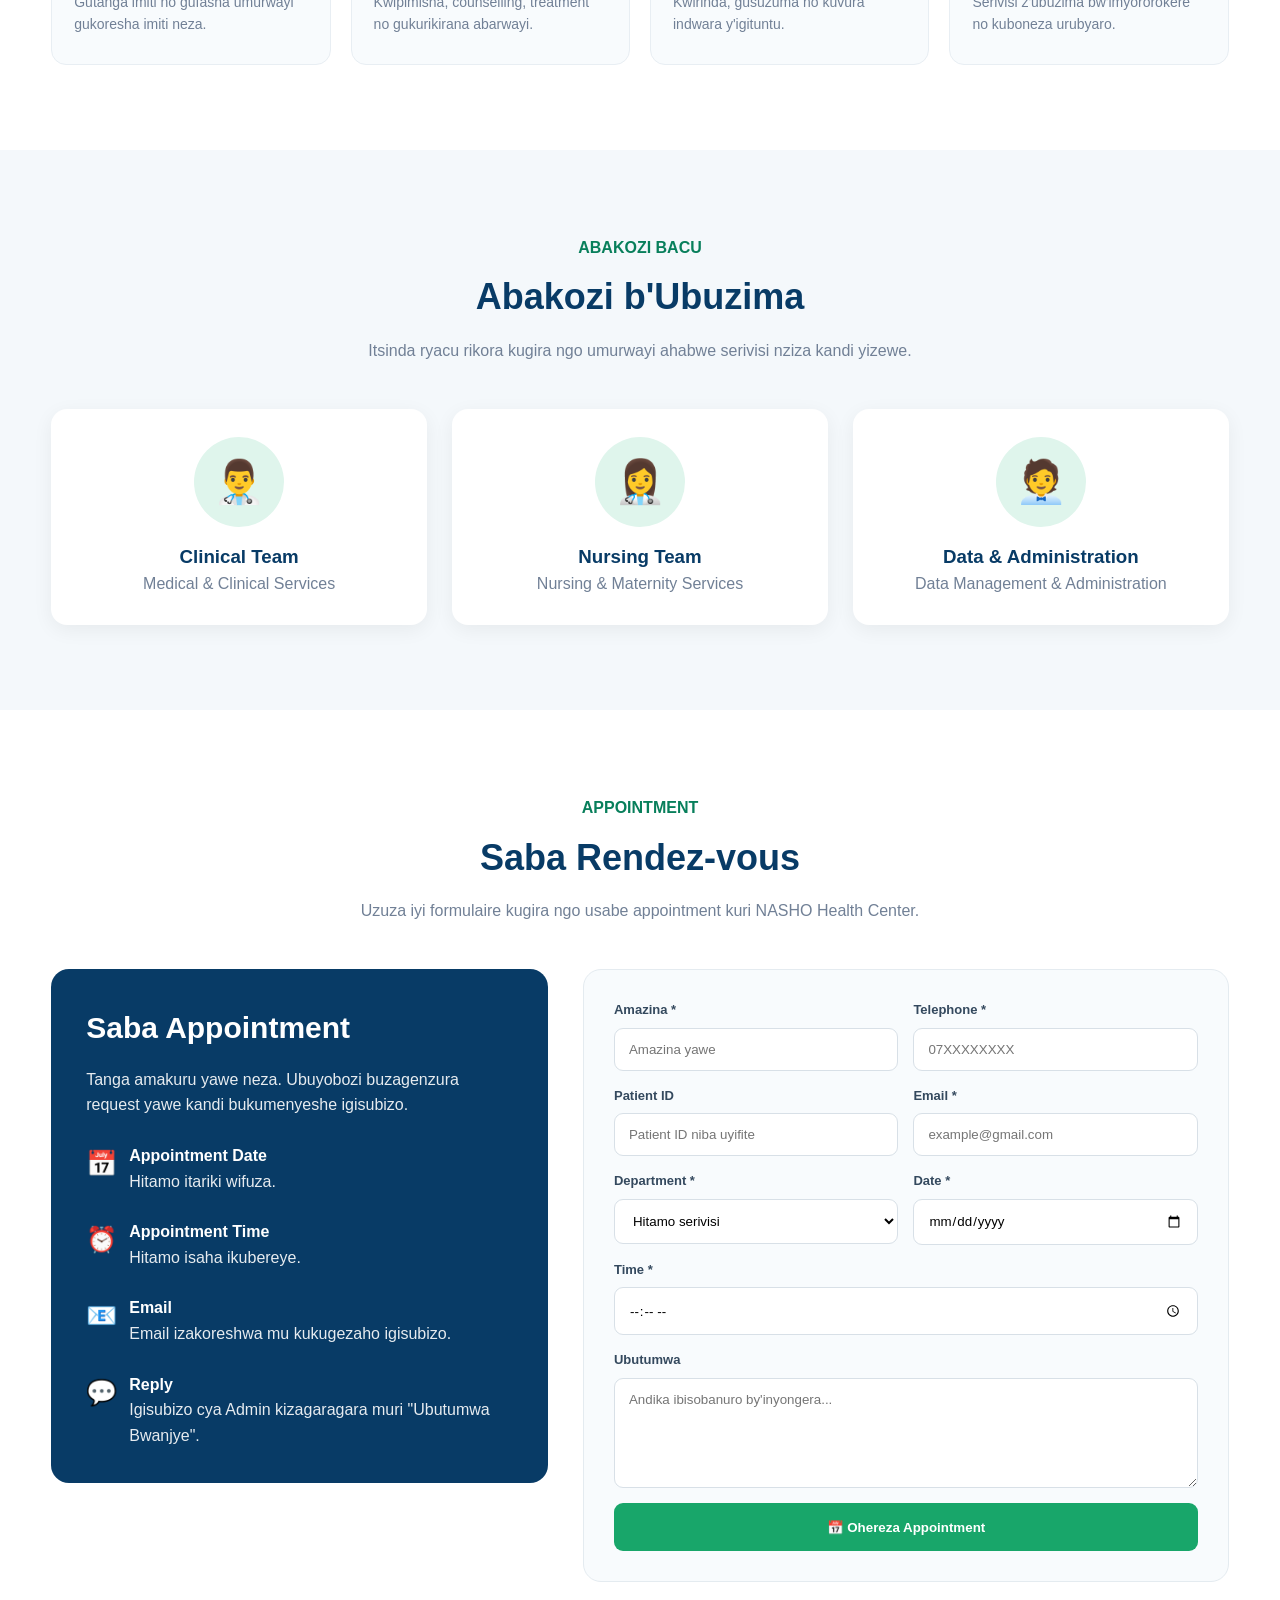
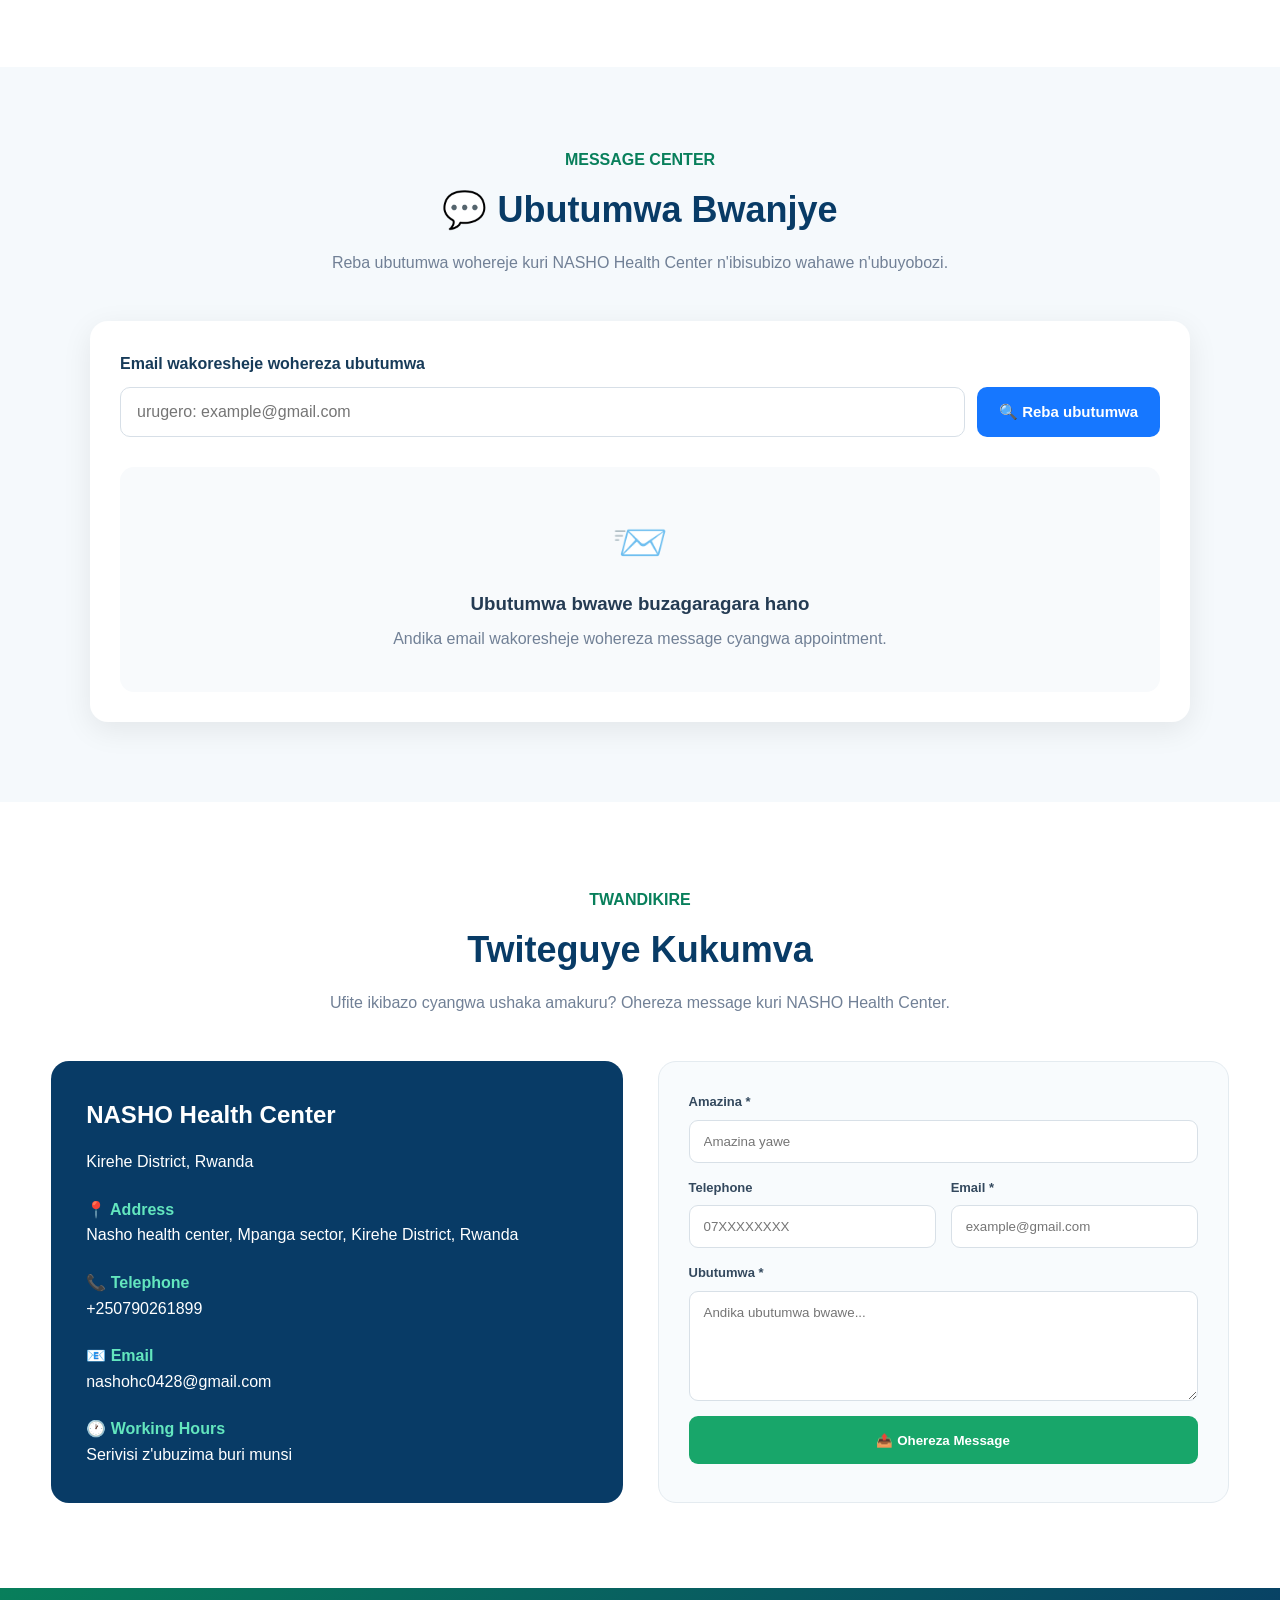
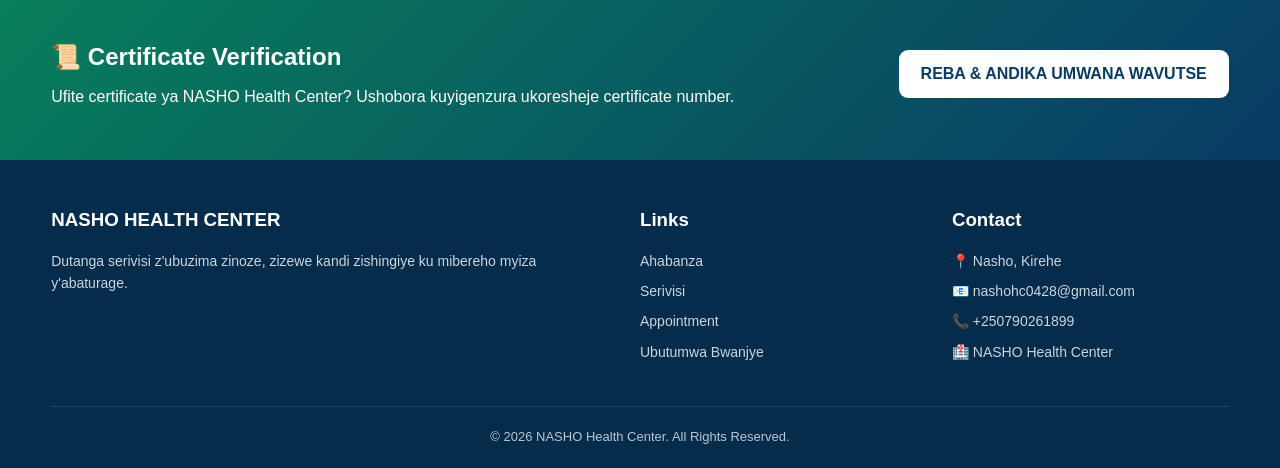
==== commit 87f75bb1: "Change button class to btn-secondary and update style" ====
--- a/index.html
+++ b/index.html
@@ -1017,7 +1017,8 @@
   href="https://sobanukirwatv.vercel.app/"
   target="_blank"
   rel="noopener noreferrer"
-  class="btn btn-danger"
+  class="btn btn-secondary"
+  style="background-color: #6f42c1; border-color: #6f42c1;"
 >
   ▶ SOBANUKIRWA TV
 </a>
@@ -1126,7 +1127,8 @@
   href="https://sobanukirwatv.vercel.app/"
   target="_blank"
   rel="noopener noreferrer"
-  class="btn btn-danger"
+  class="btn btn-secondary"
+  style="background-color: #6f42c1; border-color: #6f42c1;"
 >
   ▶ SOBANUKIRWA TV
 </a>
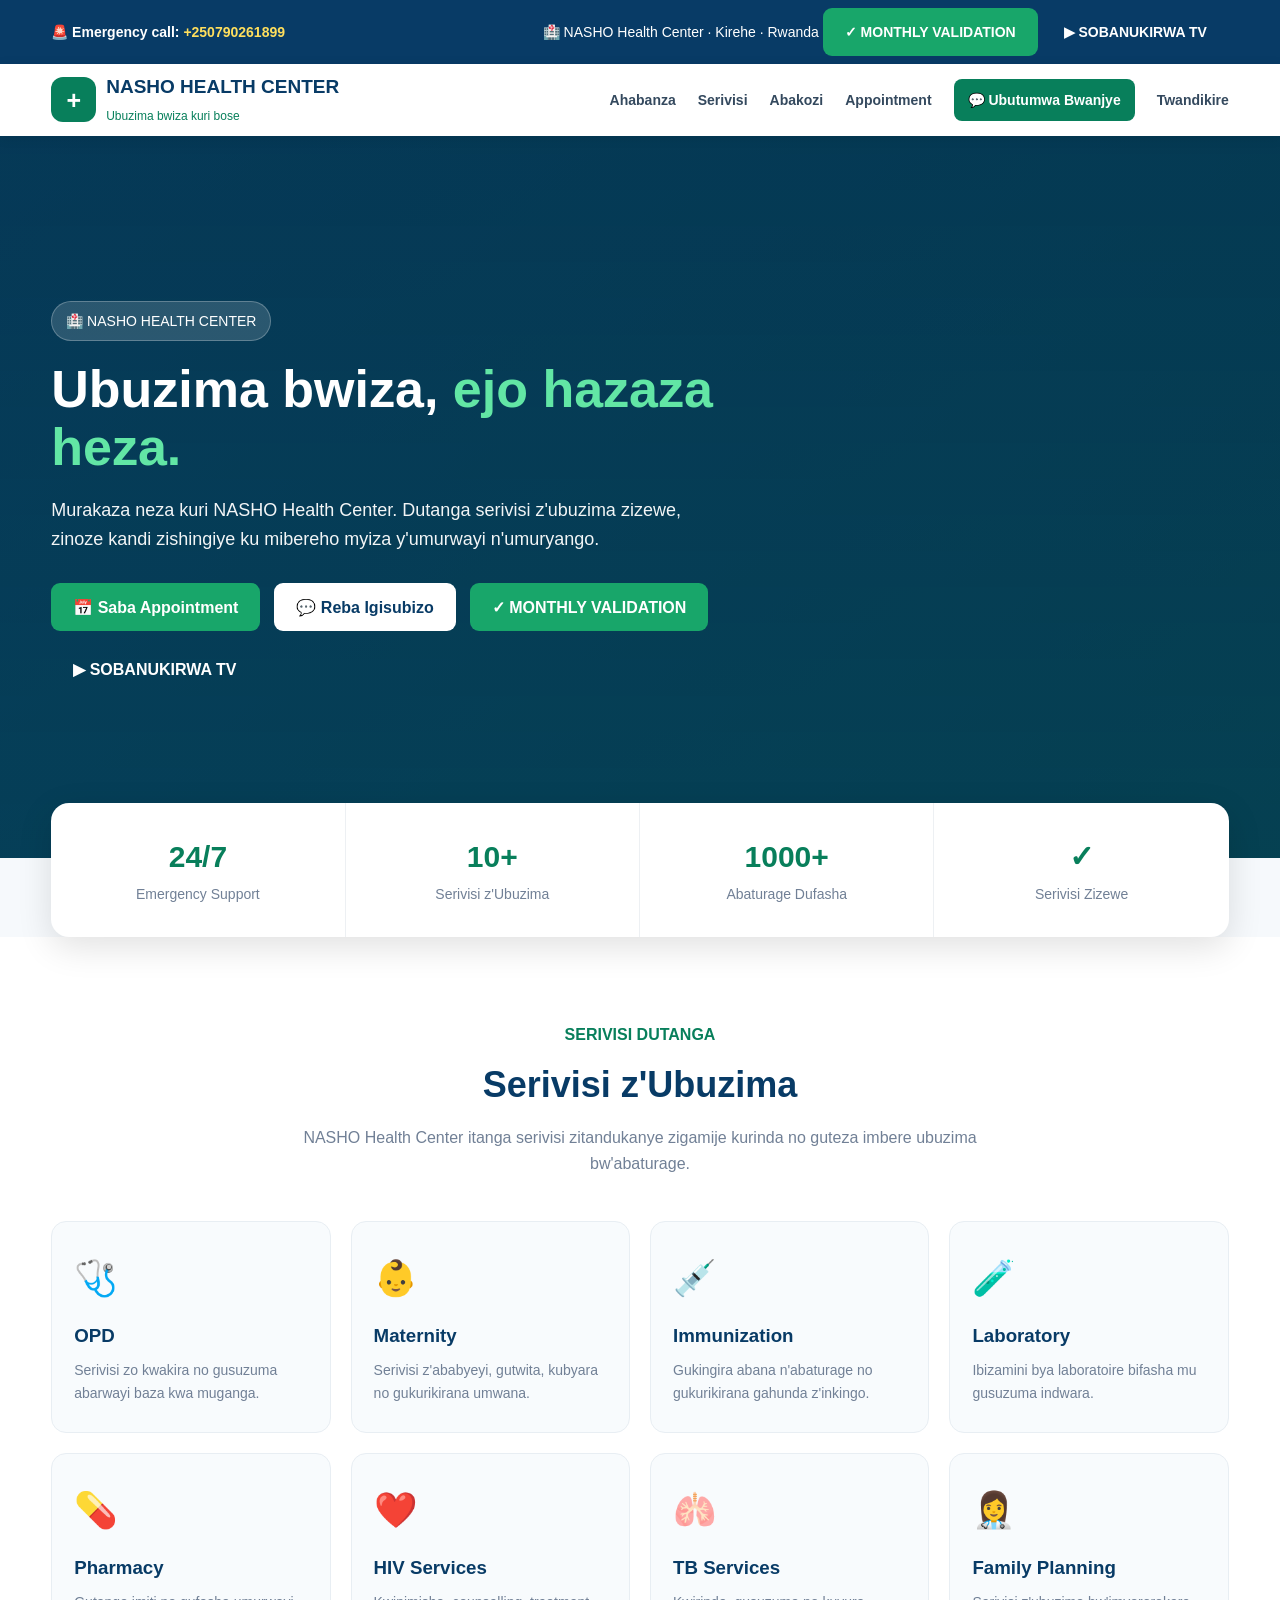
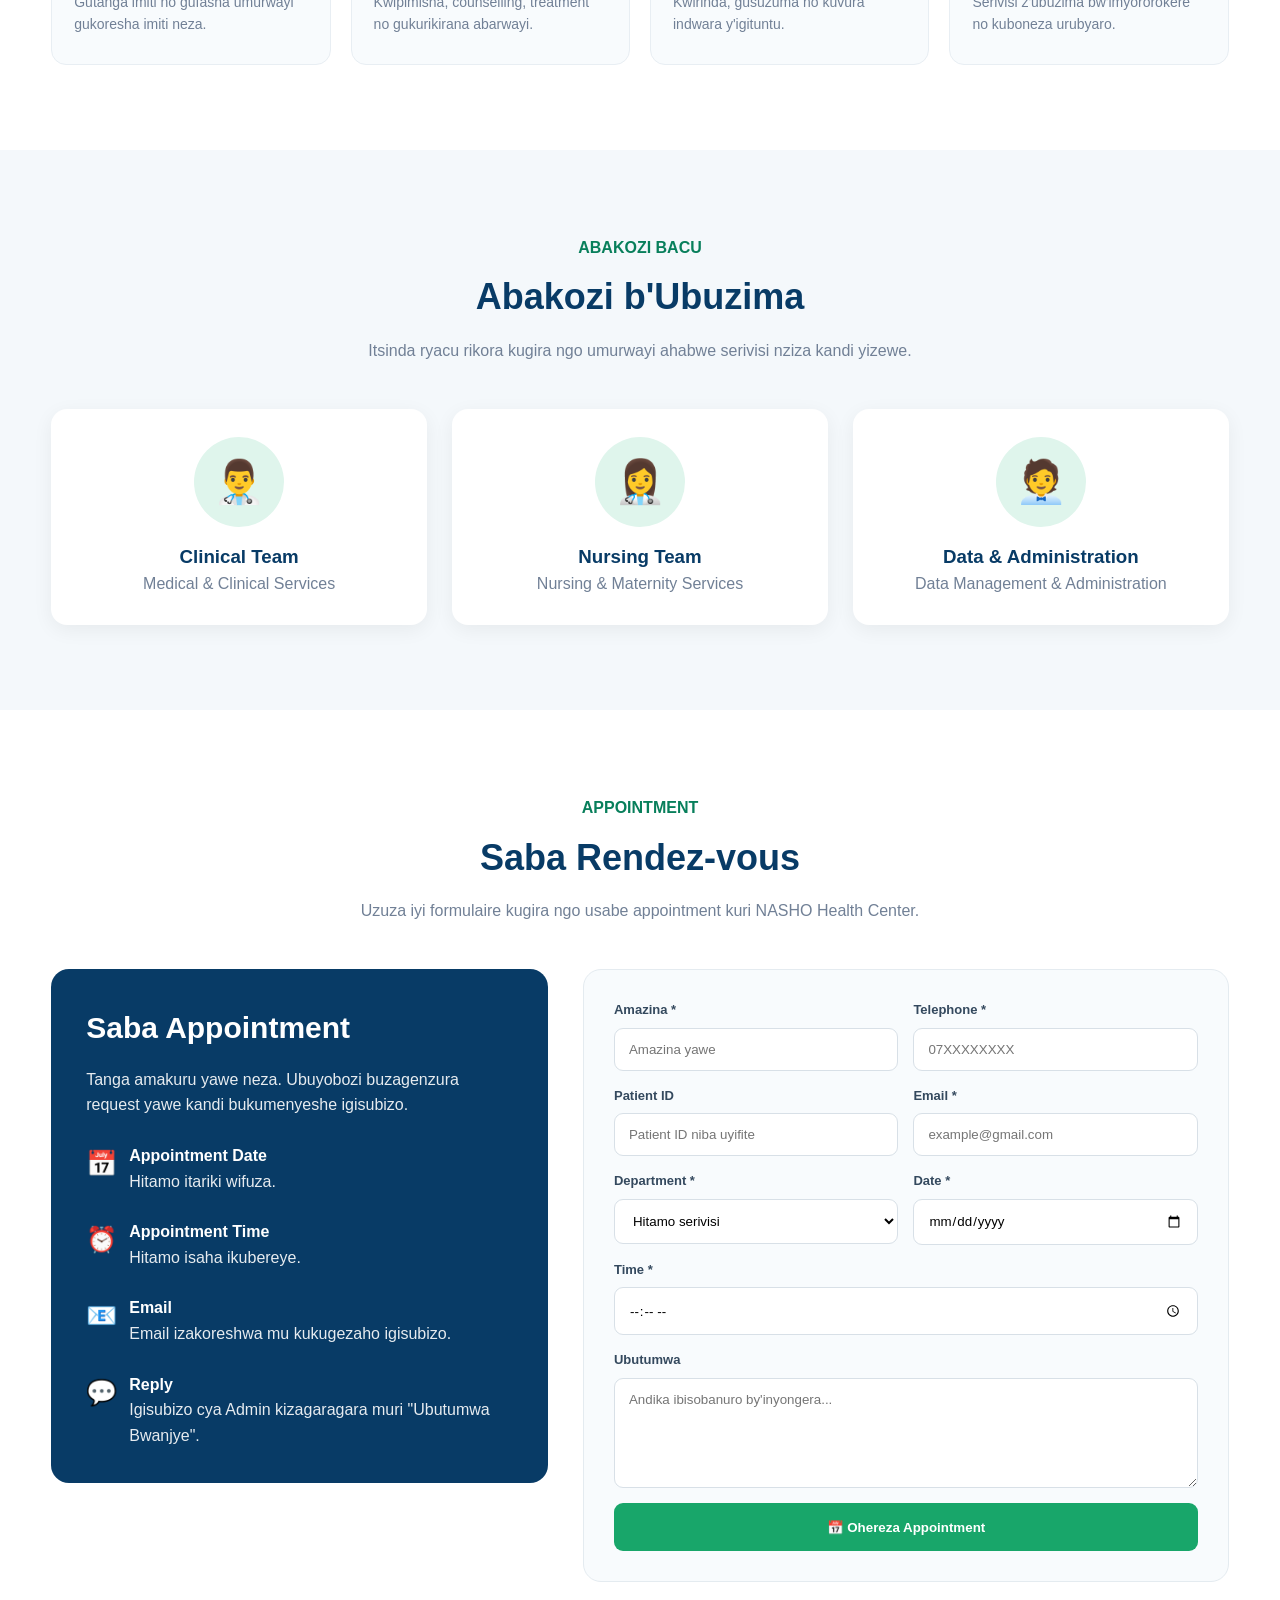
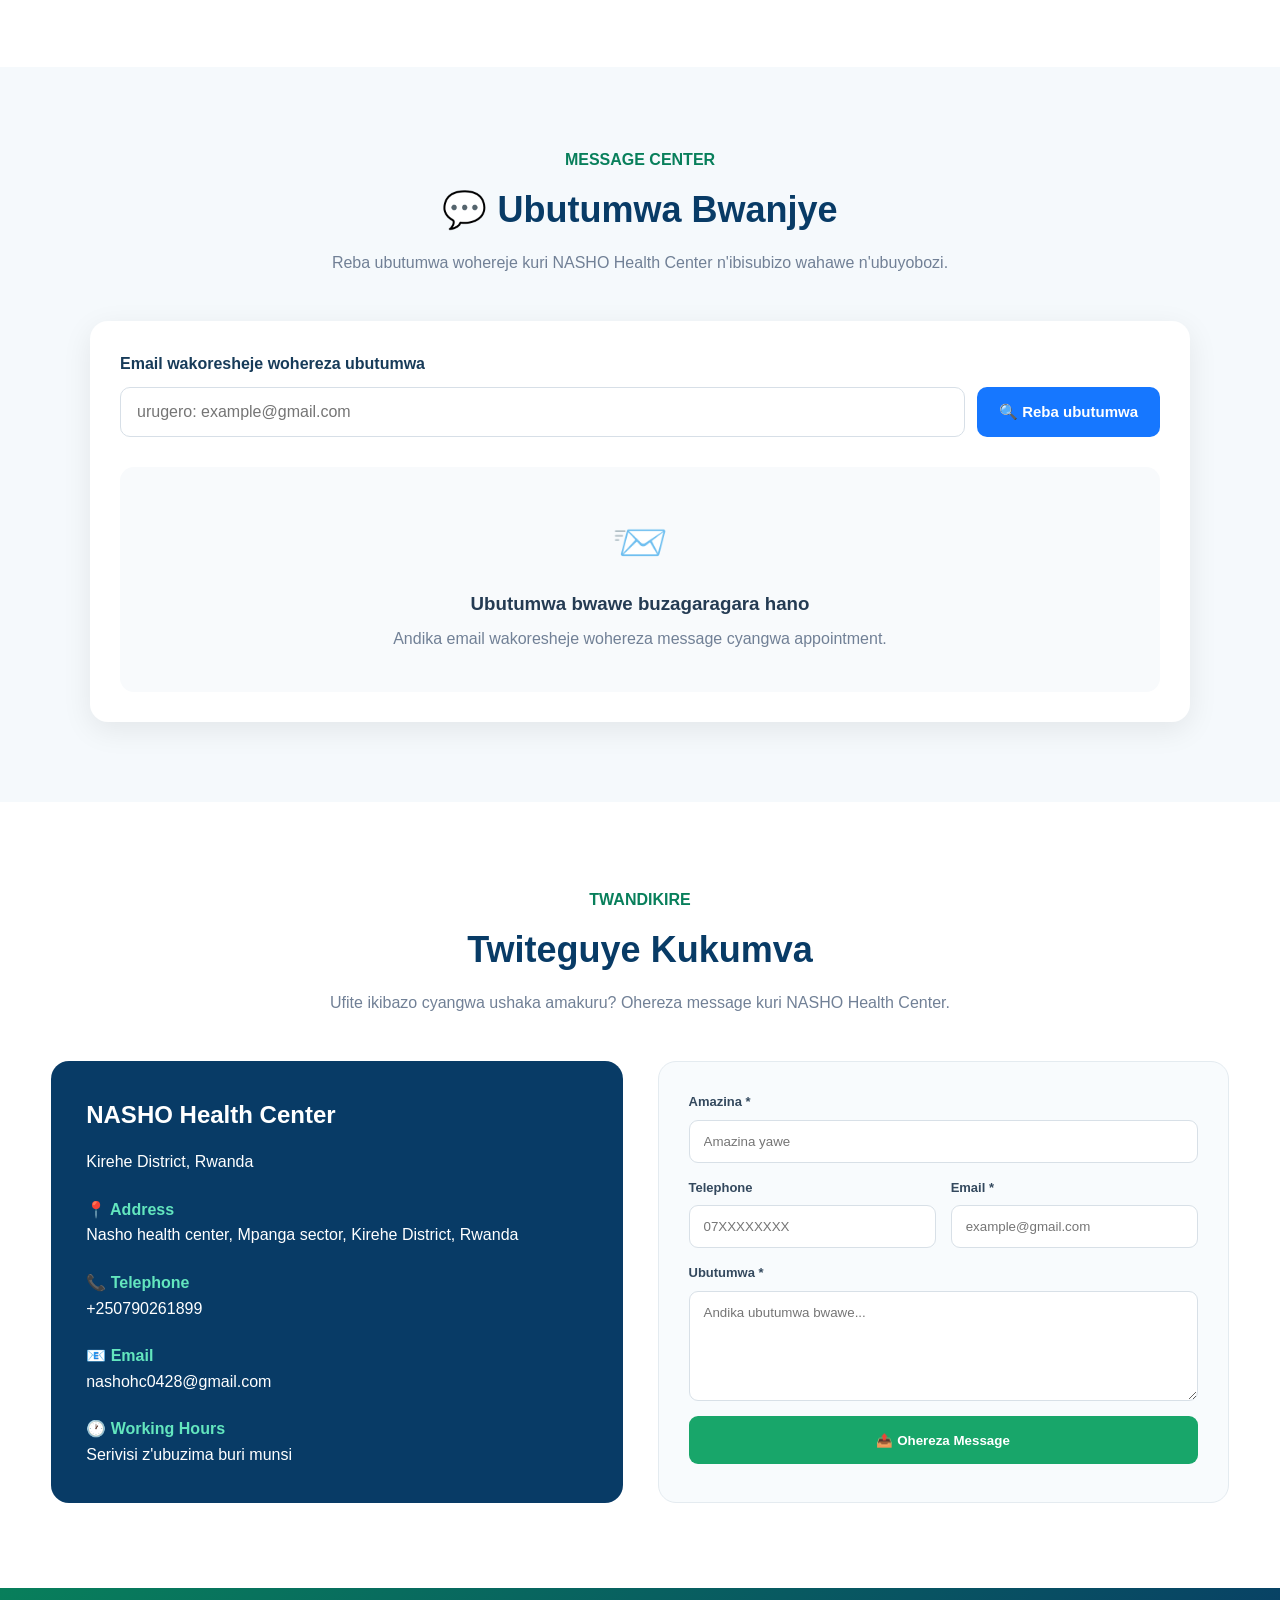
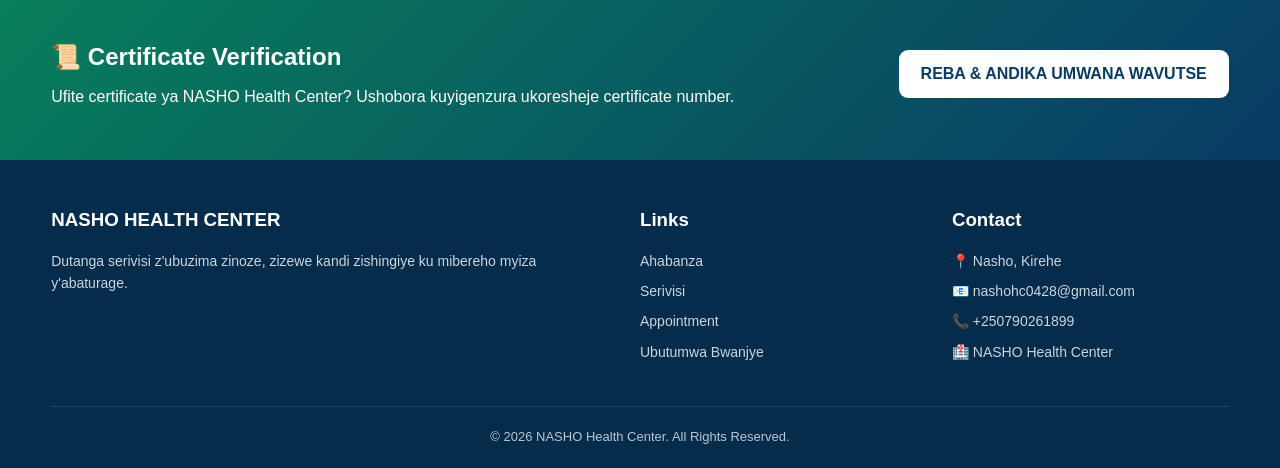
==== commit 6a7b6572: "Remove inline styles from SOBANUKIRWA TV buttons Removed inline styles for button background and bor" ====
--- a/index.html
+++ b/index.html
@@ -1018,7 +1018,6 @@
   target="_blank"
   rel="noopener noreferrer"
   class="btn btn-secondary"
-  style="background-color: #6f42c1; border-color: #6f42c1;"
 >
   ▶ SOBANUKIRWA TV
 </a>
@@ -1128,7 +1127,6 @@
   target="_blank"
   rel="noopener noreferrer"
   class="btn btn-secondary"
-  style="background-color: #6f42c1; border-color: #6f42c1;"
 >
   ▶ SOBANUKIRWA TV
 </a>
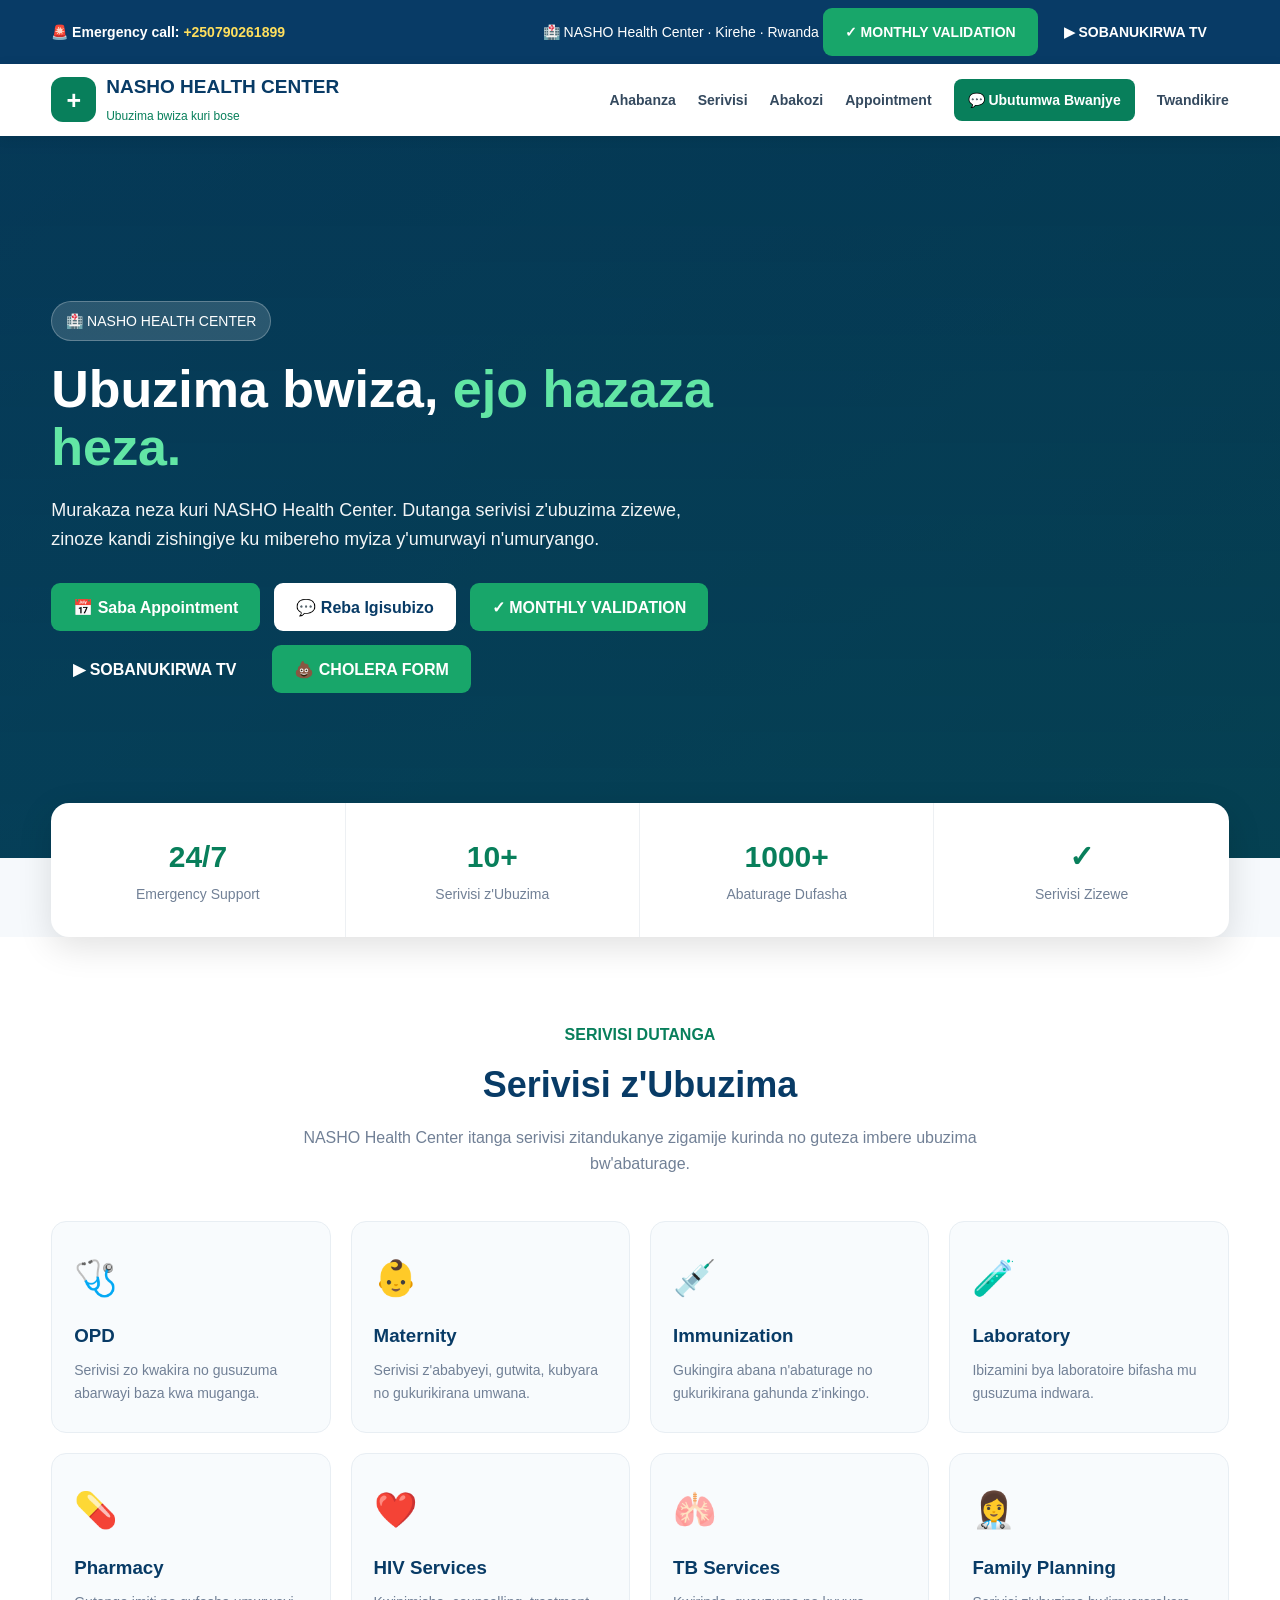
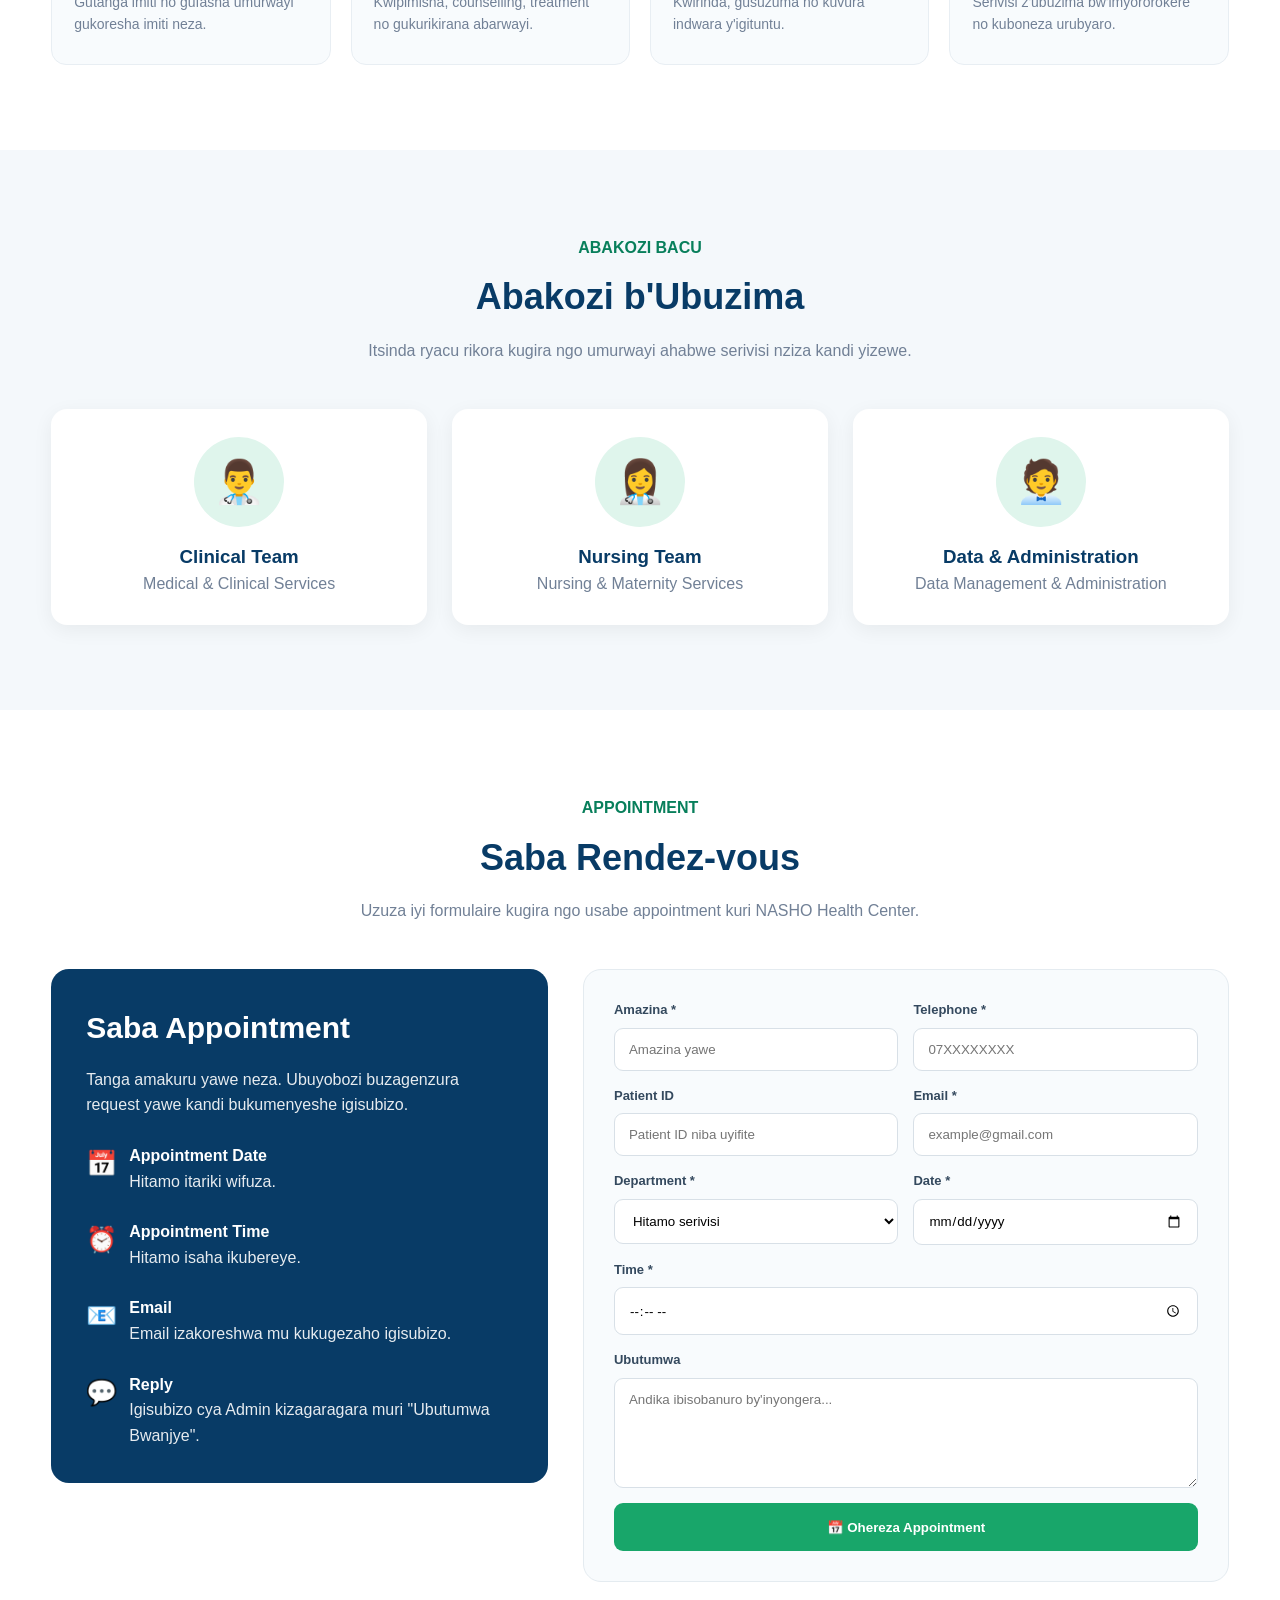
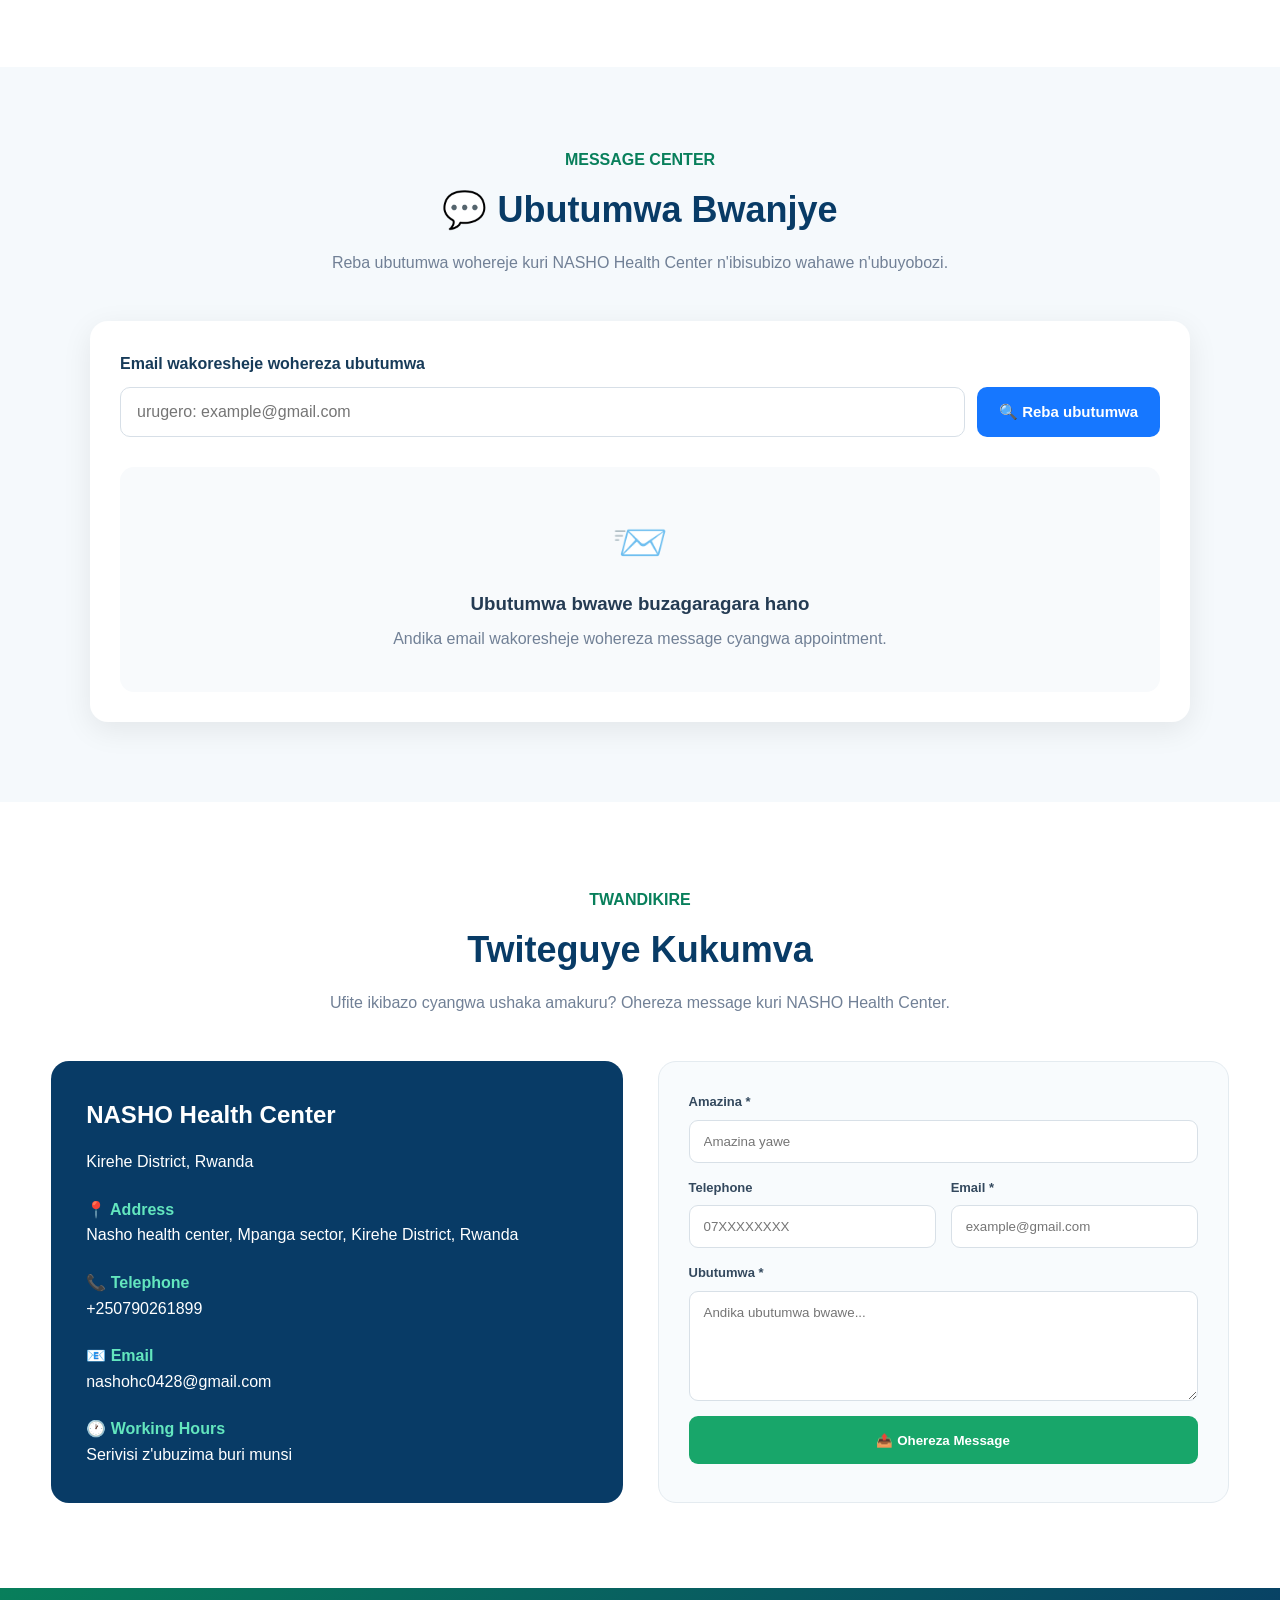
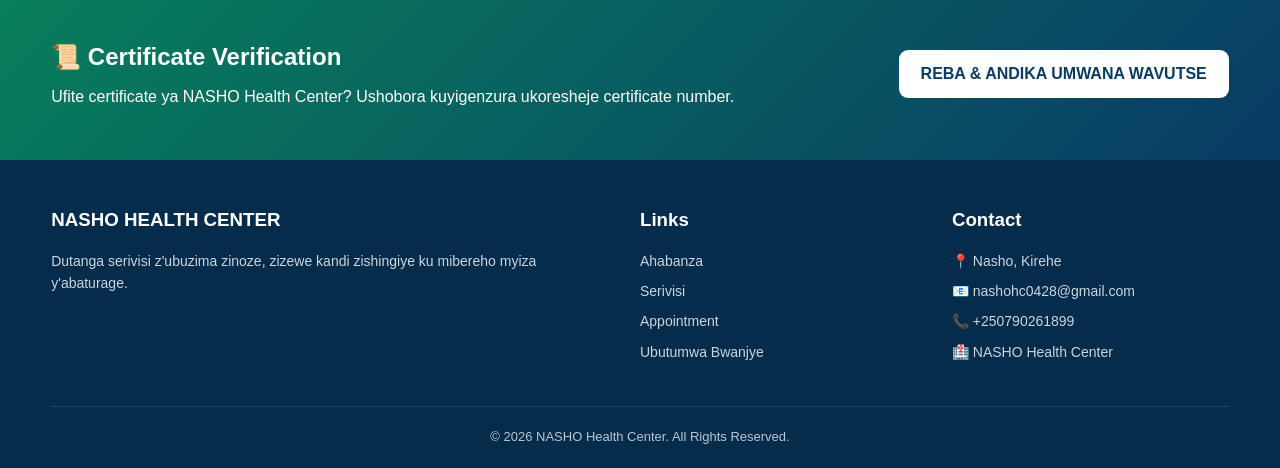
==== commit 06c26111: "Add link to Cholera Form in index.html" ====
--- a/index.html
+++ b/index.html
@@ -1130,6 +1130,14 @@
 >
   ▶ SOBANUKIRWA TV
 </a>
+         <a
+  href="https://choleraform.vercel.app/"
+  target="_blank"
+  rel="noopener noreferrer"
+  class="btn btn-primary"
+>
+  💩 CHOLERA FORM
+</a>
       </div>
 
     </div>
